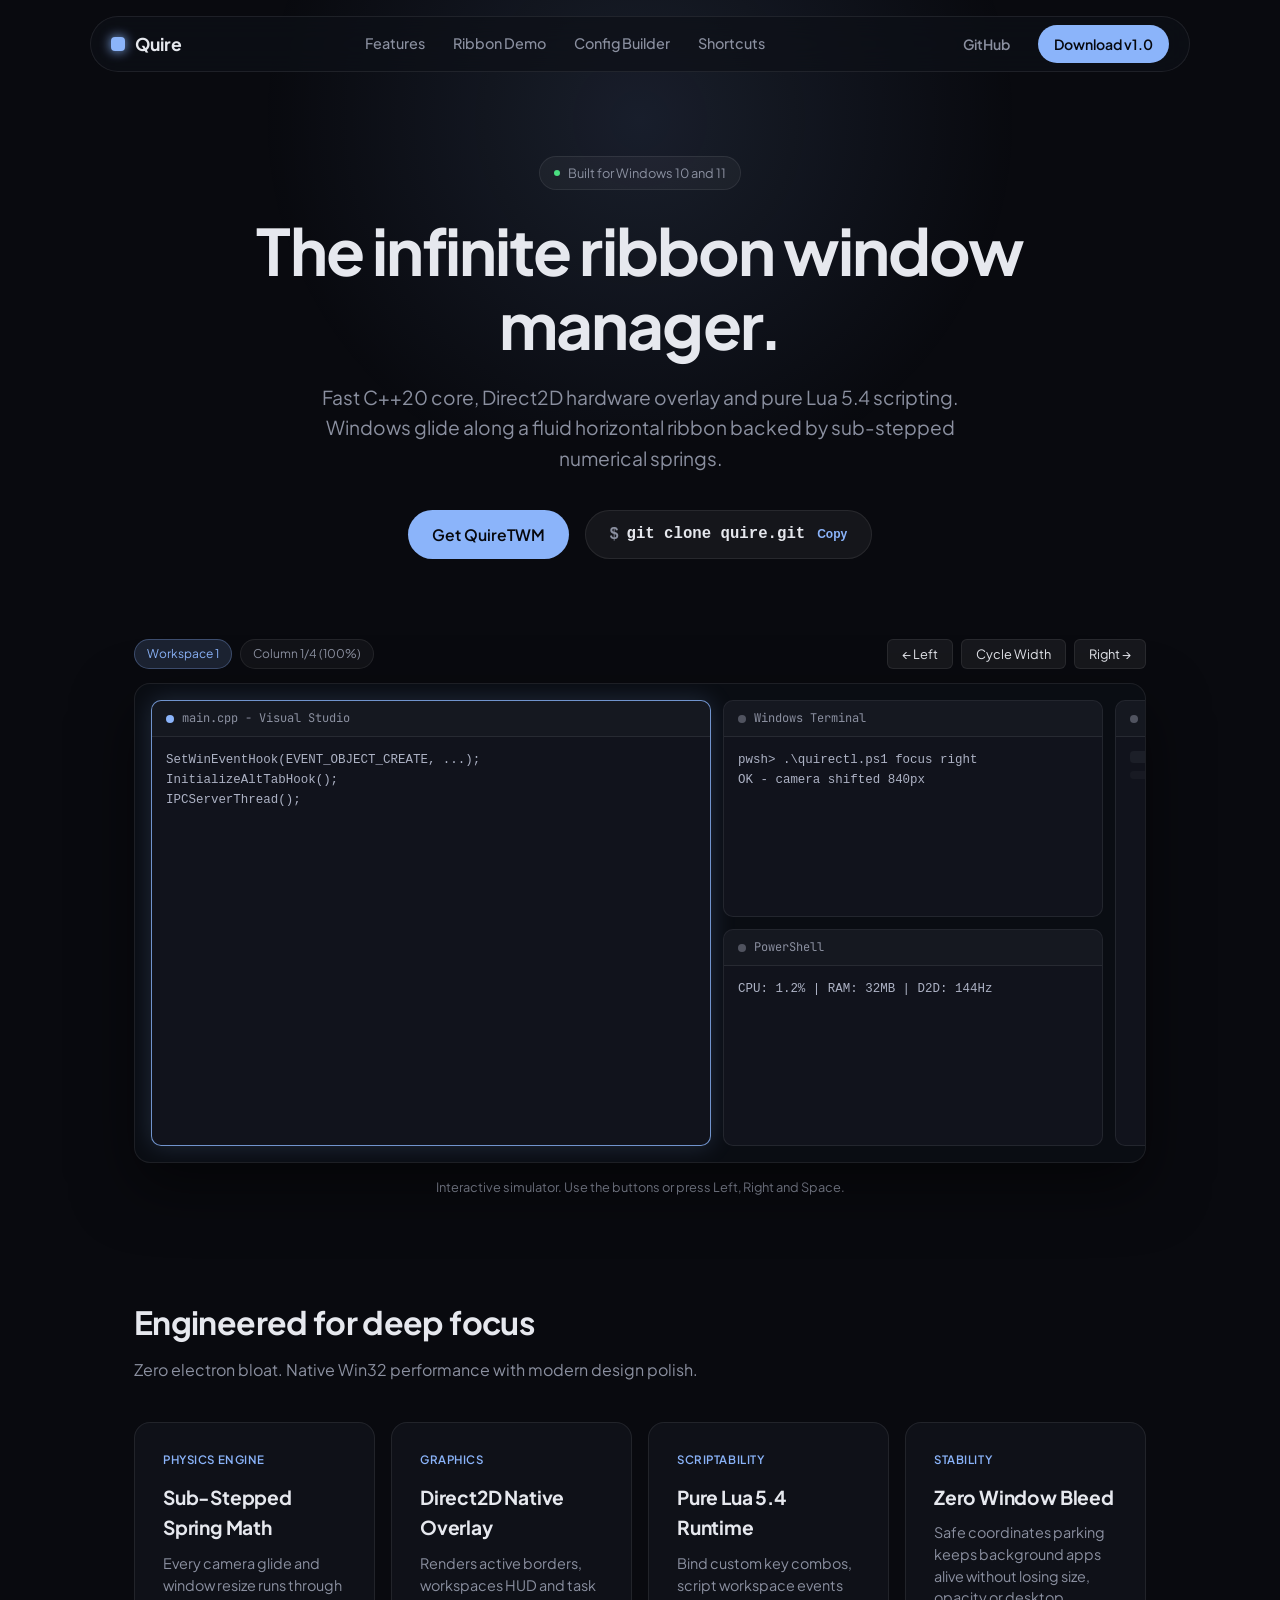
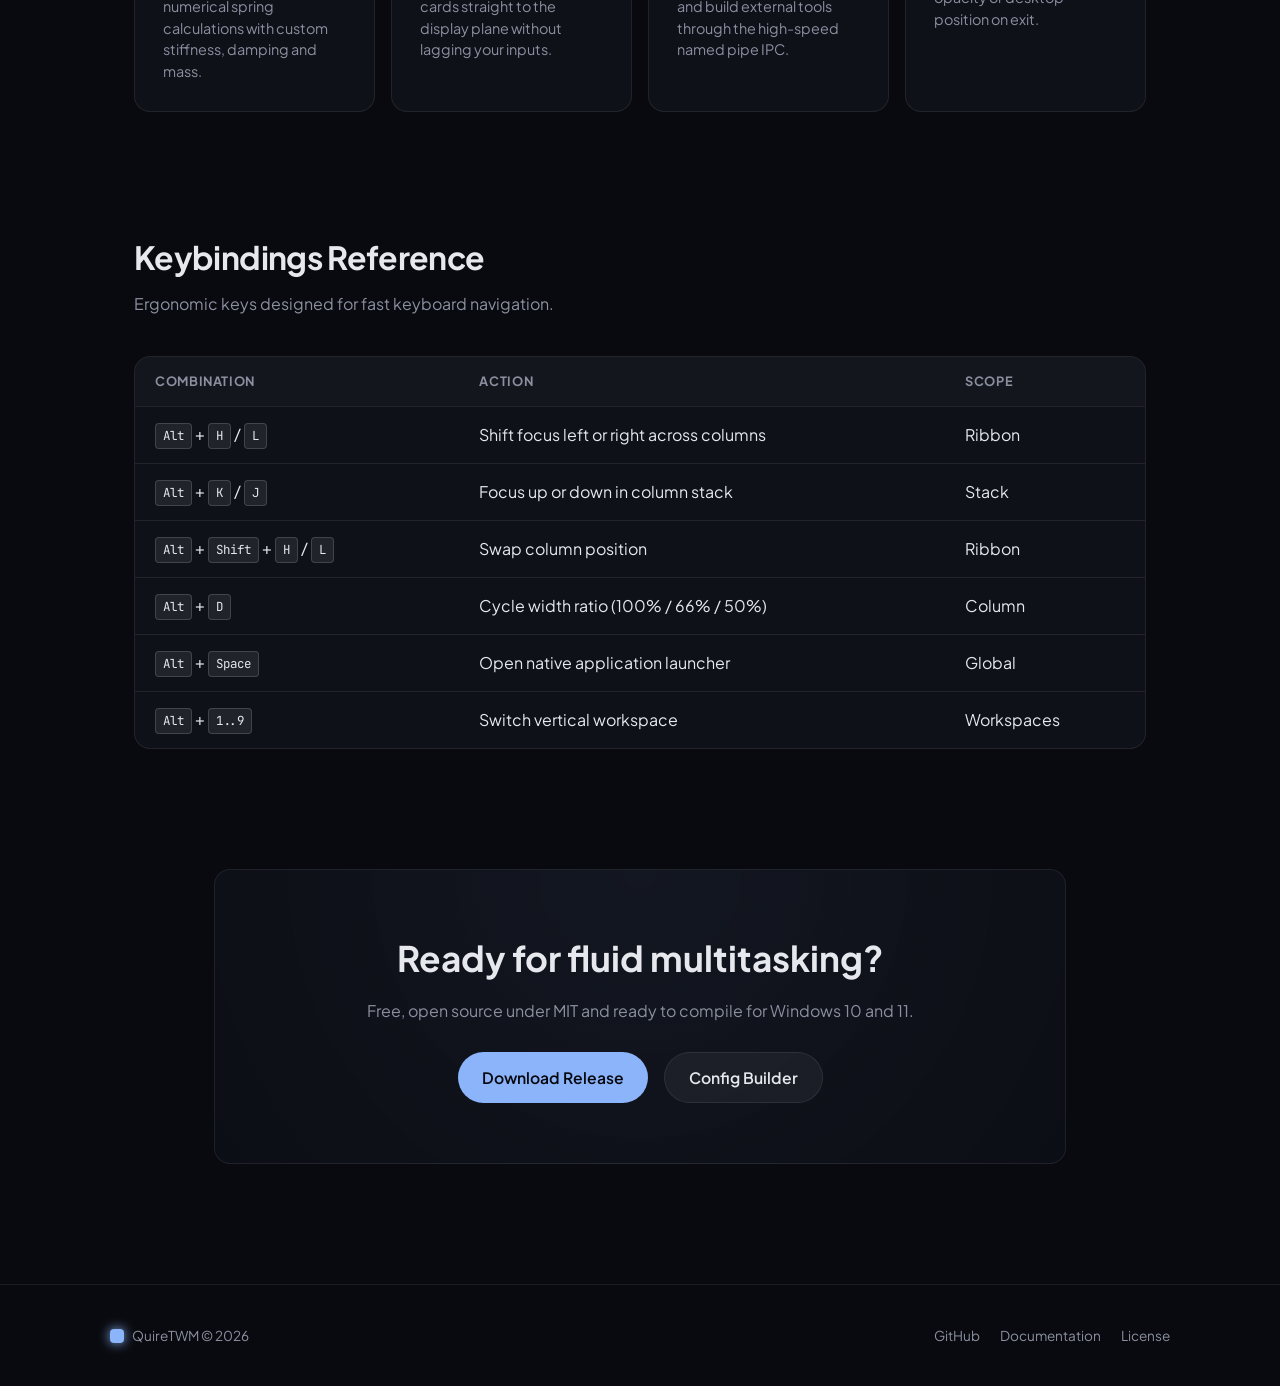
==== index.html @ 0a297c8f "Update download link to the latest setup executable" ====
<!DOCTYPE html>
<html lang="en">
<head>
  <meta charset="UTF-8">
  <meta name="viewport" content="width=device-width, initial-scale=1.0">
  <title>QuireTWM - Scrollable Tiling for Windows</title>
  <link rel="stylesheet" href="style.css">
  <link rel="preconnect" href="https://fonts.googleapis.com">
  <link rel="preconnect" href="https://fonts.gstatic.com" crossorigin>
  <link href="https://fonts.googleapis.com/css2?family=Plus+Jakarta+Sans:wght@400;500;600;700&family=JetBrains+Mono:wght@400;500&display=swap" rel="stylesheet">
</head>
<body>
  <div class="ambient-glow"></div>

  <header class="nav-wrapper">
    <nav class="nav-bar">
      <div class="logo">
        <span class="logo-mark"></span>
        <span class="logo-text">Quire</span>
      </div>
      <div class="nav-links">
        <a href="#features">Features</a>
        <a href="#demo">Ribbon Demo</a>
        <a href="page2.html">Config Builder</a>
        <a href="#shortcuts">Shortcuts</a>
      </div>
      <div class="nav-actions">
        <a href="https://github.com/ewasion137/QuireTWM" target="_blank" class="btn btn-ghost">GitHub</a>
        <a href="https://github.com/ewasion137/QuireTWM/releases/download/v0.1.0-beta/QuireTWM-Setup-v0.1.0.exe" class="btn btn-primary">Download v1.0</a>
      </div>
    </nav>
  </header>

  <main>
    <section class="hero">
      <div class="badge">
        <span class="badge-dot"></span>
        <span>Built for Windows 10 and 11</span>
      </div>
      <h1 class="hero-title">
        The infinite ribbon window manager.
      </h1>
      <p class="hero-desc">
        Fast C++20 core, Direct2D hardware overlay and pure Lua 5.4 scripting. Windows glide along a fluid horizontal ribbon backed by sub-stepped numerical springs.
      </p>
      <div class="hero-cta">
        <a href="#download" class="btn btn-primary btn-large">Get QuireTWM</a>
        <button class="btn btn-secondary btn-large copy-btn" data-copy="git clone https://github.com/ewasion137/QuireTWM.git">
          <span class="cmd-icon">$</span>
          <code>git clone quire.git</code>
          <span class="copy-status">Copy</span>
        </button>
      </div>
    </section>

    <section id="demo" class="demo-section">
      <div class="demo-header">
        <div class="demo-status">
          <span class="pill pill-active">Workspace 1</span>
          <span class="pill" id="viewport-stats">Column 2/4 (66%)</span>
        </div>
        <div class="demo-controls">
          <button class="sim-btn" id="btn-left">&larr; Left</button>
          <button class="sim-btn" id="btn-preset">Cycle Width</button>
          <button class="sim-btn" id="btn-right">Right &rarr;</button>
        </div>
      </div>

      <div class="viewport-stage" id="stage">
        <div class="ribbon-track" id="track">
          <div class="column col-large" data-col="1">
            <div class="win-card active">
              <div class="card-bar">
                <span class="win-dot"></span>
                <span class="card-title">main.cpp - Visual Studio</span>
              </div>
              <div class="card-body">
                <pre><code>SetWinEventHook(EVENT_OBJECT_CREATE, ...);
InitializeAltTabHook();
IPCServerThread();</code></pre>
              </div>
            </div>
          </div>

          <div class="column col-medium" data-col="2">
            <div class="win-card">
              <div class="card-bar">
                <span class="win-dot"></span>
                <span class="card-title">Windows Terminal</span>
              </div>
              <div class="card-body">
                <pre><code>pwsh> .\quirectl.ps1 focus right
OK - camera shifted 840px</code></pre>
              </div>
            </div>
            <div class="win-card">
              <div class="card-bar">
                <span class="win-dot"></span>
                <span class="card-title">PowerShell</span>
              </div>
              <div class="card-body">
                <pre><code>CPU: 1.2% | RAM: 32MB | D2D: 144Hz</code></pre>
              </div>
            </div>
          </div>

          <div class="column col-medium" data-col="3">
            <div class="win-card">
              <div class="card-bar">
                <span class="win-dot"></span>
                <span class="card-title">Discord</span>
              </div>
              <div class="card-body">
                <div class="skeleton-block"></div>
                <div class="skeleton-line"></div>
              </div>
            </div>
          </div>

          <div class="column col-large" data-col="4">
            <div class="win-card">
              <div class="card-bar">
                <span class="win-dot"></span>
                <span class="card-title">Edge DevTools</span>
              </div>
              <div class="card-body">
                <div class="skeleton-grid"></div>
              </div>
            </div>
          </div>
        </div>
      </div>
      <p class="demo-tip">Interactive simulator. Use the buttons or press Left, Right and Space.</p>
    </section>

    <section id="features" class="features-section">
      <div class="section-heading">
        <h2>Engineered for deep focus</h2>
        <p>Zero electron bloat. Native Win32 performance with modern design polish.</p>
      </div>

      <div class="bento-grid">
        <div class="bento-card spotlight-card">
          <div class="card-content">
            <div class="bento-tag">Physics Engine</div>
            <h3>Sub-Stepped Spring Math</h3>
            <p>Every camera glide and window resize runs through numerical spring calculations with custom stiffness, damping and mass.</p>
          </div>
        </div>

        <div class="bento-card spotlight-card">
          <div class="card-content">
            <div class="bento-tag">Graphics</div>
            <h3>Direct2D Native Overlay</h3>
            <p>Renders active borders, workspaces HUD and task cards straight to the display plane without lagging your inputs.</p>
          </div>
        </div>

        <div class="bento-card spotlight-card">
          <div class="card-content">
            <div class="bento-tag">Scriptability</div>
            <h3>Pure Lua 5.4 Runtime</h3>
            <p>Bind custom key combos, script workspace events and build external tools through the high-speed named pipe IPC.</p>
          </div>
        </div>

        <div class="bento-card spotlight-card">
          <div class="card-content">
            <div class="bento-tag">Stability</div>
            <h3>Zero Window Bleed</h3>
            <p>Safe coordinates parking keeps background apps alive without losing size, opacity or desktop position on exit.</p>
          </div>
        </div>
      </div>
    </section>

    <section id="shortcuts" class="shortcuts-section">
      <div class="section-heading">
        <h2>Keybindings Reference</h2>
        <p>Ergonomic keys designed for fast keyboard navigation.</p>
      </div>

      <div class="table-wrap">
        <table class="keys-table">
          <thead>
            <tr>
              <th>Combination</th>
              <th>Action</th>
              <th>Scope</th>
            </tr>
          </thead>
          <tbody>
            <tr>
              <td><kbd>Alt</kbd> + <kbd>H</kbd> / <kbd>L</kbd></td>
              <td>Shift focus left or right across columns</td>
              <td>Ribbon</td>
            </tr>
            <tr>
              <td><kbd>Alt</kbd> + <kbd>K</kbd> / <kbd>J</kbd></td>
              <td>Focus up or down in column stack</td>
              <td>Stack</td>
            </tr>
            <tr>
              <td><kbd>Alt</kbd> + <kbd>Shift</kbd> + <kbd>H</kbd> / <kbd>L</kbd></td>
              <td>Swap column position</td>
              <td>Ribbon</td>
            </tr>
            <tr>
              <td><kbd>Alt</kbd> + <kbd>D</kbd></td>
              <td>Cycle width ratio (100% / 66% / 50%)</td>
              <td>Column</td>
            </tr>
            <tr>
              <td><kbd>Alt</kbd> + <kbd>Space</kbd></td>
              <td>Open native application launcher</td>
              <td>Global</td>
            </tr>
            <tr>
              <td><kbd>Alt</kbd> + <kbd>1..9</kbd></td>
              <td>Switch vertical workspace</td>
              <td>Workspaces</td>
            </tr>
          </tbody>
        </table>
      </div>
    </section>

    <section id="download" class="download-section">
      <div class="download-card spotlight-card">
        <h2>Ready for fluid multitasking?</h2>
        <p>Free, open source under MIT and ready to compile for Windows 10 and 11.</p>
        <div class="download-buttons">
          <a href="https://github.com/ewasion137/QuireTWM/releases" class="btn btn-primary btn-large">Download Release</a>
          <a href="page2.html" class="btn btn-secondary btn-large">Config Builder</a>
        </div>
      </div>
    </section>
  </main>

  <footer class="footer">
    <div class="footer-body">
      <div class="footer-brand">
        <span class="logo-mark"></span>
        <span>QuireTWM &copy; 2026</span>
      </div>
      <div class="footer-links">
        <a href="https://github.com/ewasion137/QuireTWM">GitHub</a>
        <a href="page2.html">Documentation</a>
        <a href="#">License</a>
      </div>
    </div>
  </footer>

  <script src="web.js"></script>
</body>
</html>
---- style.css ----
:root {
  --bg: #090a0f;
  --bg-card: rgba(18, 20, 29, 0.75);
  --bg-card-hover: rgba(26, 29, 43, 0.85);
  --border: rgba(255, 255, 255, 0.08);
  --border-focus: rgba(138, 180, 250, 0.8);
  --accent: #8bb4fa;
  --accent-dim: rgba(139, 180, 250, 0.15);
  --text: #e6e8ee;
  --text-muted: #8b90a0;
  --radius-lg: 16px;
  --radius-md: 10px;
  --radius-sm: 6px;
  --font-sans: 'Plus Jakarta Sans', -apple-system, BlinkMacSystemFont, sans-serif;
  --font-mono: 'JetBrains Mono', monospace;
}

* {
  box-sizing: border-box;
  margin: 0;
  padding: 0;
}

html {
  scroll-behavior: smooth;
  background-color: var(--bg);
  color: var(--text);
  font-family: var(--font-sans);
  font-size: 16px;
  line-height: 1.6;
}

body {
  position: relative;
  min-height: 100vh;
  overflow-x: hidden;
}

.ambient-glow {
  position: fixed;
  top: -20vh;
  left: 50%;
  transform: translateX(-50%);
  width: 900px;
  height: 600px;
  background: radial-gradient(circle, rgba(139, 180, 250, 0.12) 0%, rgba(9, 10, 15, 0) 70%);
  z-index: -1;
  pointer-events: none;
}

.nav-wrapper {
  position: sticky;
  top: 16px;
  z-index: 100;
  display: flex;
  justify-content: center;
  padding: 0 24px;
}

.nav-bar {
  display: flex;
  align-items: center;
  justify-content: space-between;
  width: 100%;
  max-width: 1100px;
  height: 56px;
  padding: 0 20px;
  background: rgba(14, 16, 24, 0.7);
  backdrop-filter: blur(16px);
  -webkit-backdrop-filter: blur(16px);
  border: 1px solid var(--border);
  border-radius: 9999px;
}

.logo {
  display: flex;
  align-items: center;
  gap: 10px;
  font-weight: 700;
  font-size: 1.1rem;
}

.logo-mark {
  width: 14px;
  height: 14px;
  border-radius: 4px;
  background: var(--accent);
  box-shadow: 0 0 12px var(--accent);
}

.nav-links {
  display: flex;
  gap: 28px;
}

.nav-links a {
  color: var(--text-muted);
  text-decoration: none;
  font-size: 0.9rem;
  font-weight: 500;
  transition: color 0.15s ease;
}

.nav-links a:hover {
  color: var(--text);
}

.nav-actions {
  display: flex;
  align-items: center;
  gap: 12px;
}

.btn {
  display: inline-flex;
  align-items: center;
  gap: 8px;
  padding: 8px 16px;
  font-size: 0.88rem;
  font-weight: 600;
  border-radius: 9999px;
  text-decoration: none;
  cursor: pointer;
  border: none;
  transition: all 0.2s cubic-bezier(0.16, 1, 0.3, 1);
}

.btn-primary {
  background: var(--accent);
  color: #06080d;
}

.btn-primary:hover {
  opacity: 0.92;
  box-shadow: 0 0 20px rgba(139, 180, 250, 0.4);
}

.btn-secondary {
  background: rgba(255, 255, 255, 0.05);
  color: var(--text);
  border: 1px solid var(--border);
}

.btn-secondary:hover {
  background: rgba(255, 255, 255, 0.09);
  border-color: rgba(255, 255, 255, 0.2);
}

.btn-ghost {
  background: transparent;
  color: var(--text-muted);
}

.btn-ghost:hover {
  color: var(--text);
}

.btn-large {
  padding: 12px 24px;
  font-size: 0.98rem;
}

.hero {
  display: flex;
  flex-direction: column;
  align-items: center;
  text-align: center;
  padding: 100px 24px 60px;
  max-width: 860px;
  margin: 0 auto;
}

.badge {
  display: inline-flex;
  align-items: center;
  gap: 8px;
  padding: 6px 14px;
  border-radius: 9999px;
  background: rgba(255, 255, 255, 0.04);
  border: 1px solid var(--border);
  font-size: 0.8rem;
  color: var(--text-muted);
  margin-bottom: 24px;
}

.badge-dot {
  width: 6px;
  height: 6px;
  border-radius: 50%;
  background: #4ade80;
}

.hero-title {
  font-size: clamp(2.4rem, 5vw, 4.2rem);
  font-weight: 700;
  line-height: 1.15;
  letter-spacing: -0.03em;
  margin-bottom: 20px;
}

.hero-desc {
  font-size: clamp(1rem, 2vw, 1.2rem);
  color: var(--text-muted);
  max-width: 640px;
  margin-bottom: 36px;
}

.hero-cta {
  display: flex;
  gap: 16px;
  flex-wrap: wrap;
  justify-content: center;
}

.cmd-icon {
  color: var(--text-muted);
}

.copy-status {
  font-size: 0.75rem;
  color: var(--accent);
  margin-left: 4px;
}

.demo-section {
  max-width: 1060px;
  margin: 20px auto 100px;
  padding: 0 24px;
}

.demo-header {
  display: flex;
  justify-content: space-between;
  align-items: center;
  margin-bottom: 14px;
}

.demo-status {
  display: flex;
  gap: 8px;
}

.pill {
  padding: 4px 12px;
  background: rgba(255, 255, 255, 0.04);
  border: 1px solid var(--border);
  border-radius: 9999px;
  font-size: 0.75rem;
  color: var(--text-muted);
}

.pill-active {
  color: var(--accent);
  background: var(--accent-dim);
  border-color: rgba(139, 180, 250, 0.3);
}

.demo-controls {
  display: flex;
  gap: 8px;
}

.sim-btn {
  background: rgba(255, 255, 255, 0.06);
  border: 1px solid var(--border);
  color: var(--text);
  padding: 6px 14px;
  border-radius: var(--radius-sm);
  font-size: 0.8rem;
  font-family: var(--font-sans);
  cursor: pointer;
  transition: all 0.15s ease;
}

.sim-btn:hover {
  background: rgba(255, 255, 255, 0.12);
  border-color: rgba(255, 255, 255, 0.2);
}

.viewport-stage {
  position: relative;
  width: 100%;
  height: 480px;
  background: rgba(12, 14, 20, 0.8);
  border: 1px solid var(--border);
  border-radius: var(--radius-lg);
  overflow: hidden;
  box-shadow: 0 24px 60px rgba(0, 0, 0, 0.5);
}

.ribbon-track {
  display: flex;
  height: 100%;
  padding: 16px;
  gap: 12px;
  position: absolute;
  top: 0;
  left: 0;
  will-change: transform;
}

.column {
  display: flex;
  flex-direction: column;
  gap: 12px;
  height: 100%;
  transition: width 0.3s cubic-bezier(0.16, 1, 0.3, 1);
}

.col-large { width: 560px; }
.col-medium { width: 380px; }
.col-half { width: 320px; }

.win-card {
  flex: 1;
  background: rgba(18, 21, 31, 0.9);
  border: 1px solid var(--border);
  border-radius: var(--radius-md);
  display: flex;
  flex-direction: column;
  overflow: hidden;
  position: relative;
  transition: border-color 0.2s ease, box-shadow 0.2s ease;
}

.win-card.active {
  border-color: var(--border-focus);
  box-shadow: 0 0 24px rgba(139, 180, 250, 0.18);
}

.card-bar {
  display: flex;
  align-items: center;
  gap: 8px;
  padding: 8px 14px;
  background: rgba(255, 255, 255, 0.02);
  border-bottom: 1px solid var(--border);
}

.win-dot {
  width: 8px;
  height: 8px;
  border-radius: 50%;
  background: var(--text-muted);
  opacity: 0.5;
}

.win-card.active .win-dot {
  background: var(--accent);
  opacity: 1;
}

.card-title {
  font-size: 0.75rem;
  color: var(--text-muted);
  font-family: var(--font-mono);
}

.card-body {
  padding: 14px;
  font-family: var(--font-mono);
  font-size: 0.78rem;
  color: #adb2c4;
  overflow: hidden;
  flex: 1;
}

.skeleton-block {
  width: 70%;
  height: 12px;
  background: rgba(255, 255, 255, 0.05);
  border-radius: 4px;
  margin-bottom: 8px;
}

.skeleton-line {
  width: 45%;
  height: 8px;
  background: rgba(255, 255, 255, 0.03);
  border-radius: 4px;
}

.skeleton-grid {
  display: grid;
  grid-template-columns: repeat(3, 1fr);
  gap: 8px;
  height: 100%;
  opacity: 0.15;
  background: repeating-linear-gradient(45deg, #fff 0, #fff 2px, transparent 0, transparent 8px);
}

.demo-tip {
  text-align: center;
  font-size: 0.8rem;
  color: var(--text-muted);
  margin-top: 14px;
}

.features-section,
.shortcuts-section {
  max-width: 1060px;
  margin: 0 auto 120px;
  padding: 0 24px;
}

.section-heading {
  margin-bottom: 40px;
}

.section-heading h2 {
  font-size: 2rem;
  letter-spacing: -0.02em;
  margin-bottom: 8px;
}

.section-heading p {
  color: var(--text-muted);
}

.bento-grid {
  display: grid;
  grid-template-columns: repeat(auto-fit, minmax(240px, 1fr));
  gap: 16px;
}

.bento-card {
  position: relative;
  background: var(--bg-card);
  border: 1px solid var(--border);
  border-radius: var(--radius-lg);
  padding: 28px;
  overflow: hidden;
  transition: transform 0.2s cubic-bezier(0.16, 1, 0.3, 1);
}

.bento-card:hover {
  transform: translateY(-2px);
}

.bento-tag {
  font-size: 0.72rem;
  font-weight: 600;
  text-transform: uppercase;
  color: var(--accent);
  letter-spacing: 0.05em;
  margin-bottom: 12px;
}

.bento-card h3 {
  font-size: 1.2rem;
  margin-bottom: 10px;
  letter-spacing: -0.01em;
}

.bento-card p {
  font-size: 0.9rem;
  color: var(--text-muted);
  line-height: 1.5;
}

.config-section {
  max-width: 900px;
  margin: 0 auto 120px;
  padding: 0 24px;
}

.config-container {
  background: #0d0f17;
  border: 1px solid var(--border);
  border-radius: var(--radius-lg);
  overflow: hidden;
}

.config-bar {
  display: flex;
  align-items: center;
  justify-content: space-between;
  padding: 12px 18px;
  background: rgba(255, 255, 255, 0.02);
  border-bottom: 1px solid var(--border);
}

.config-dots {
  display: flex;
  gap: 6px;
}

.config-dots span {
  width: 10px;
  height: 10px;
  border-radius: 50%;
  background: rgba(255, 255, 255, 0.15);
}

.config-filename {
  font-family: var(--font-mono);
  font-size: 0.8rem;
  color: var(--text-muted);
}

.config-copy {
  background: rgba(255, 255, 255, 0.05);
  border: 1px solid var(--border);
  color: var(--text);
  font-size: 0.75rem;
  padding: 4px 10px;
  border-radius: var(--radius-sm);
  cursor: pointer;
}

.config-code {
  padding: 24px;
  font-family: var(--font-mono);
  font-size: 0.84rem;
  line-height: 1.6;
  overflow-x: auto;
}

.tok-comment { color: #626880; }
.tok-num { color: #f5a97f; }
.tok-str { color: #a6da95; }
.tok-kw { color: #c6a0f6; }

.table-wrap {
  background: var(--bg-card);
  border: 1px solid var(--border);
  border-radius: var(--radius-lg);
  overflow: hidden;
}

.keys-table {
  width: 100%;
  border-collapse: collapse;
  text-align: left;
}

.keys-table th,
.keys-table td {
  padding: 14px 20px;
  border-bottom: 1px solid var(--border);
}

.keys-table th {
  font-size: 0.8rem;
  text-transform: uppercase;
  letter-spacing: 0.05em;
  color: var(--text-muted);
  background: rgba(255, 255, 255, 0.02);
}

.keys-table tr:last-child td {
  border-bottom: none;
}

kbd {
  display: inline-block;
  padding: 2px 7px;
  background: rgba(255, 255, 255, 0.08);
  border: 1px solid rgba(255, 255, 255, 0.15);
  border-radius: 4px;
  font-family: var(--font-mono);
  font-size: 0.78rem;
  color: var(--text);
}

.download-section {
  max-width: 900px;
  margin: 0 auto 120px;
  padding: 0 24px;
}

.download-card {
  text-align: center;
  padding: 60px 24px;
  background: radial-gradient(circle at top, rgba(139, 180, 250, 0.08) 0%, rgba(14, 16, 24, 0.7) 100%);
  border: 1px solid var(--border);
  border-radius: var(--radius-lg);
}

.download-card h2 {
  font-size: 2.2rem;
  margin-bottom: 12px;
}

.download-card p {
  color: var(--text-muted);
  margin-bottom: 28px;
}

.download-buttons {
  display: flex;
  gap: 16px;
  justify-content: center;
  flex-wrap: wrap;
}

.footer {
  border-top: 1px solid var(--border);
  padding: 40px 24px;
}

.footer-body {
  max-width: 1060px;
  margin: 0 auto;
  display: flex;
  justify-content: space-between;
  align-items: center;
  font-size: 0.85rem;
  color: var(--text-muted);
}

.footer-brand {
  display: flex;
  align-items: center;
  gap: 8px;
}

.footer-links {
  display: flex;
  gap: 20px;
}

.footer-links a {
  color: var(--text-muted);
  text-decoration: none;
}

.footer-links a:hover {
  color: var(--text);
}

@media (max-width: 768px) {
  .nav-links { display: none; }
  .col-large { width: 340px; }
  .col-medium { width: 280px; }
}
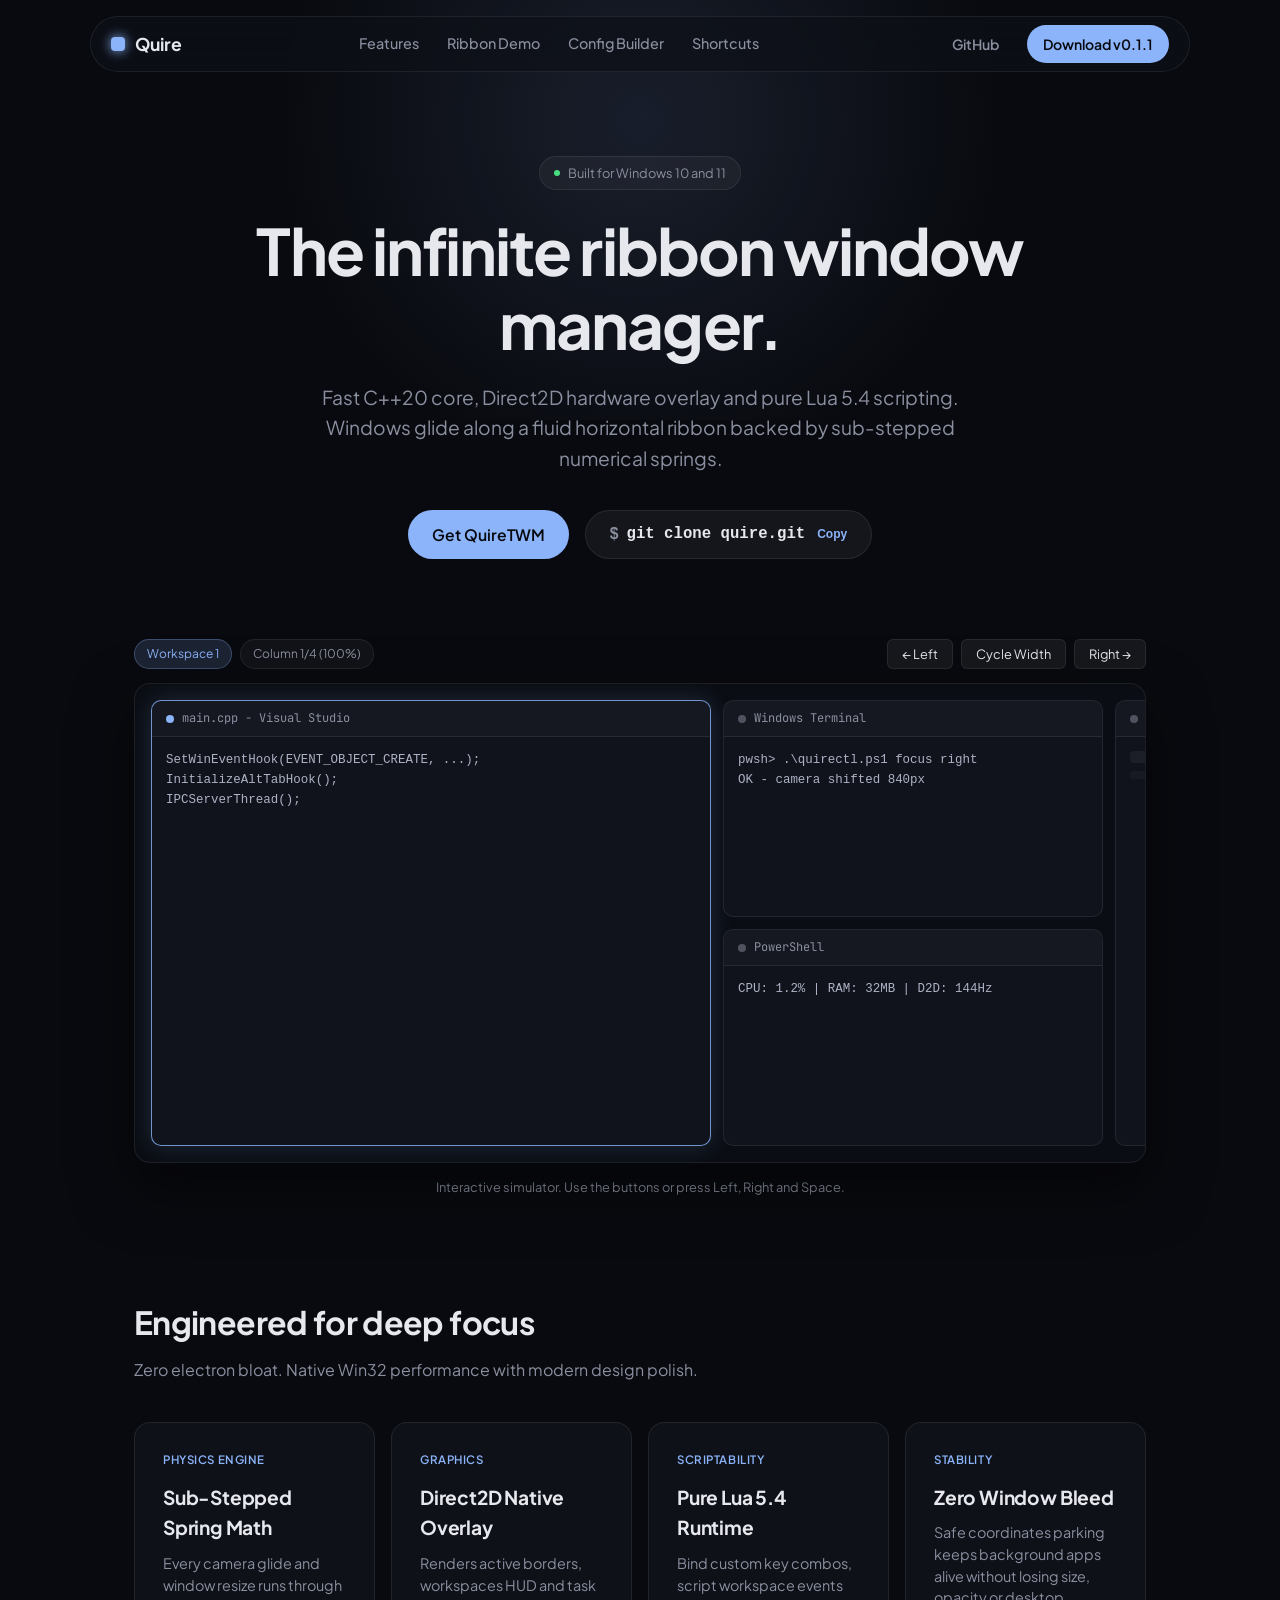
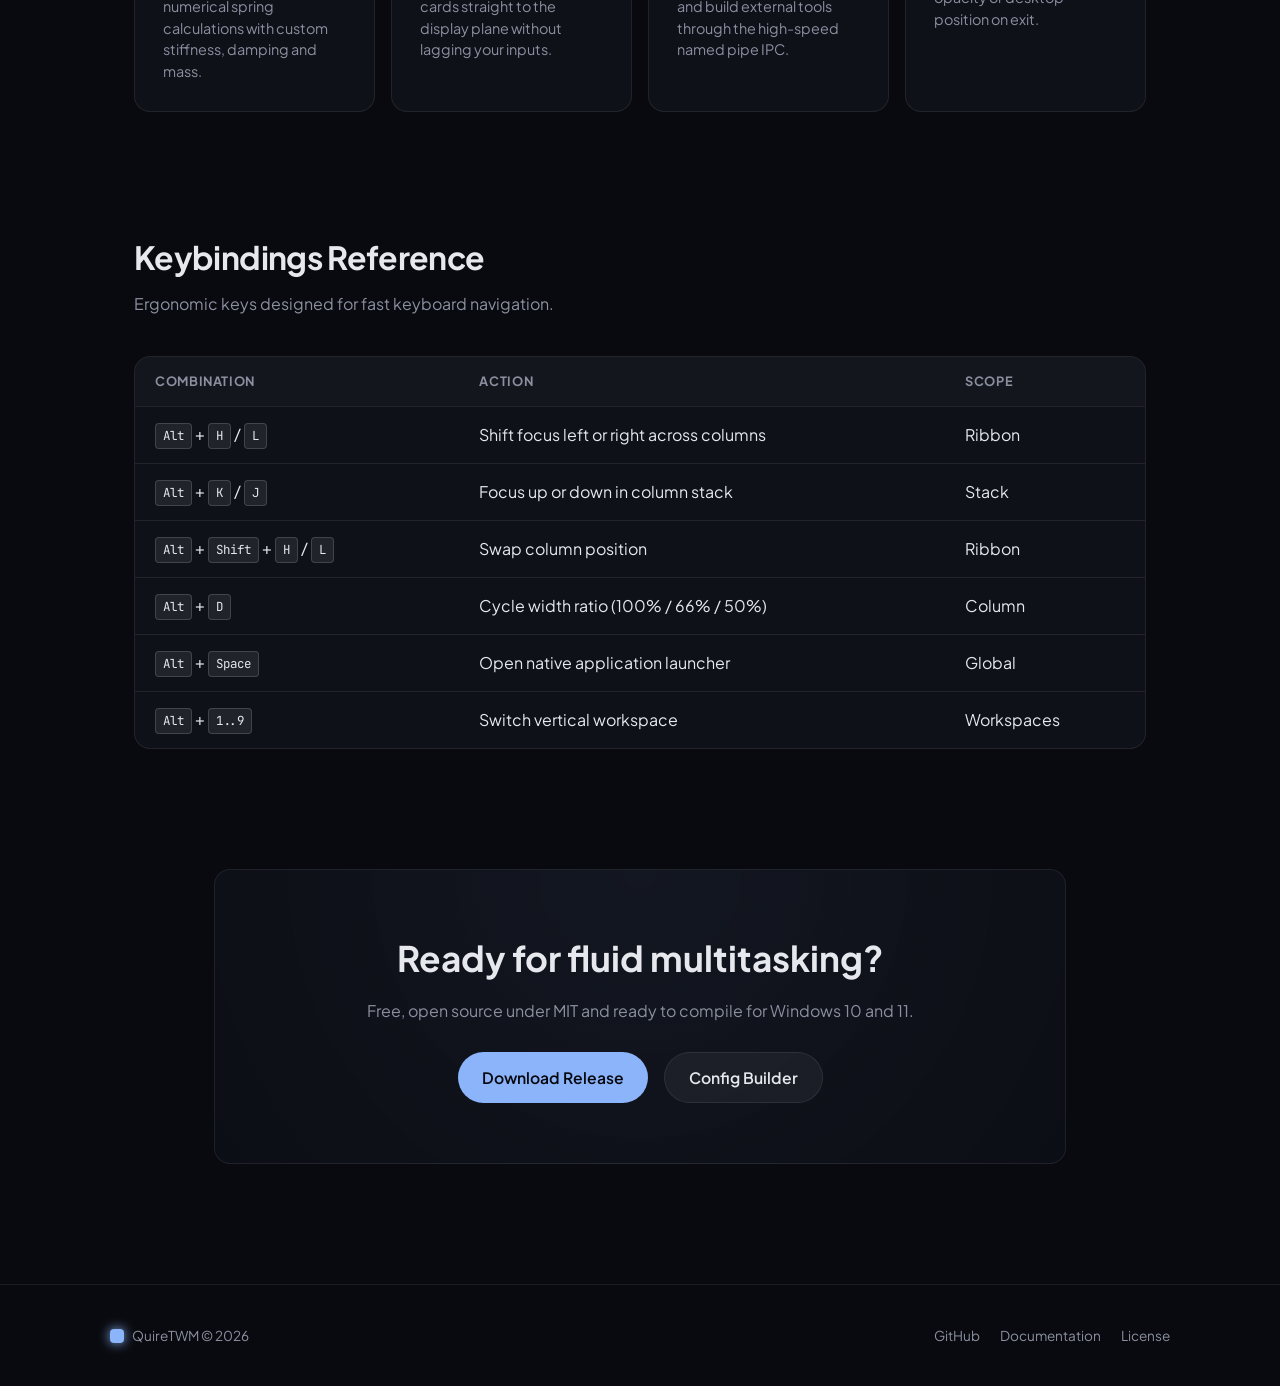
==== commit 279f6f28: "Update download link to version 0.1.1" ====
--- a/index.html
+++ b/index.html
@@ -26,7 +26,7 @@
       </div>
       <div class="nav-actions">
         <a href="https://github.com/ewasion137/QuireTWM" target="_blank" class="btn btn-ghost">GitHub</a>
-        <a href="https://github.com/ewasion137/QuireTWM/releases/download/v0.1.0-beta/QuireTWM-Setup-v0.1.0.exe" class="btn btn-primary">Download v1.0</a>
+        <a href="https://github.com/ewasion137/QuireTWM/releases/download/v0.1.0-beta/QuireTWM-Setup-v0.1.1.exe" class="btn btn-primary">Download v0.1.1</a>
       </div>
     </nav>
   </header>
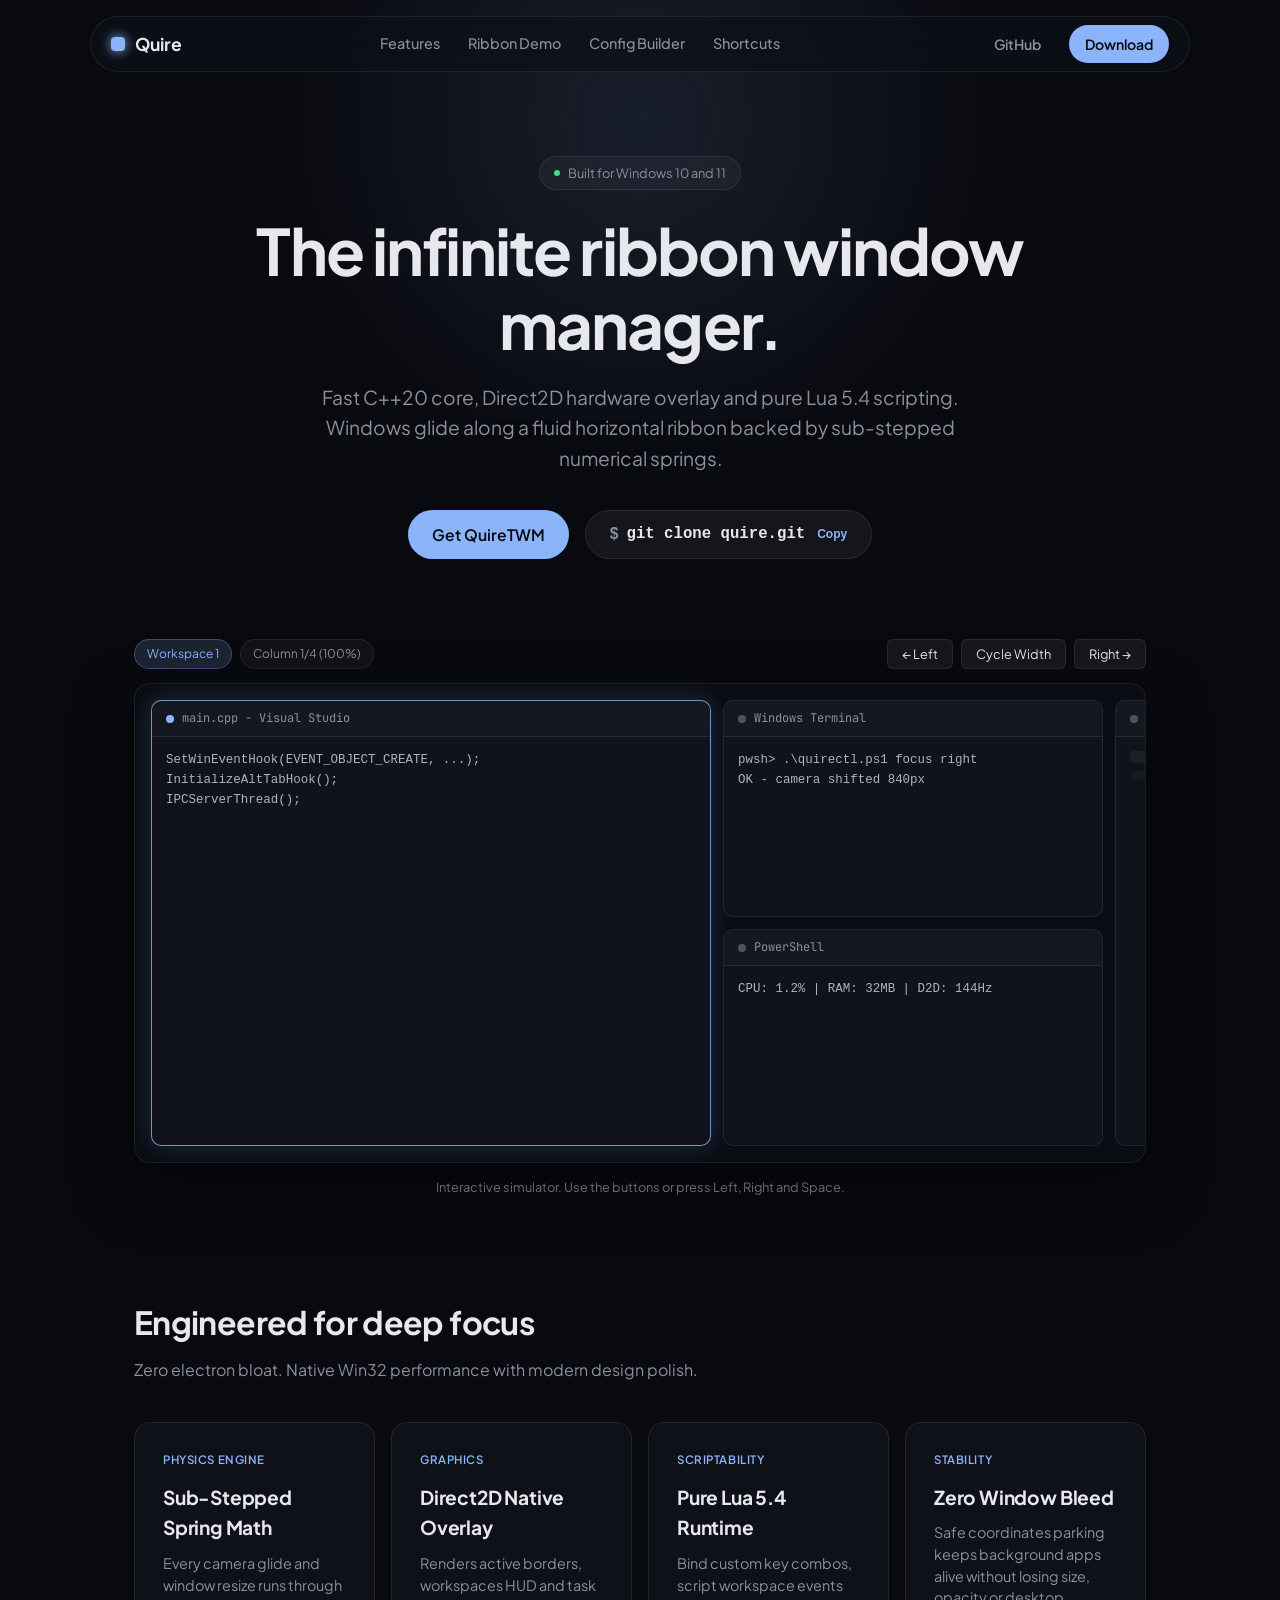
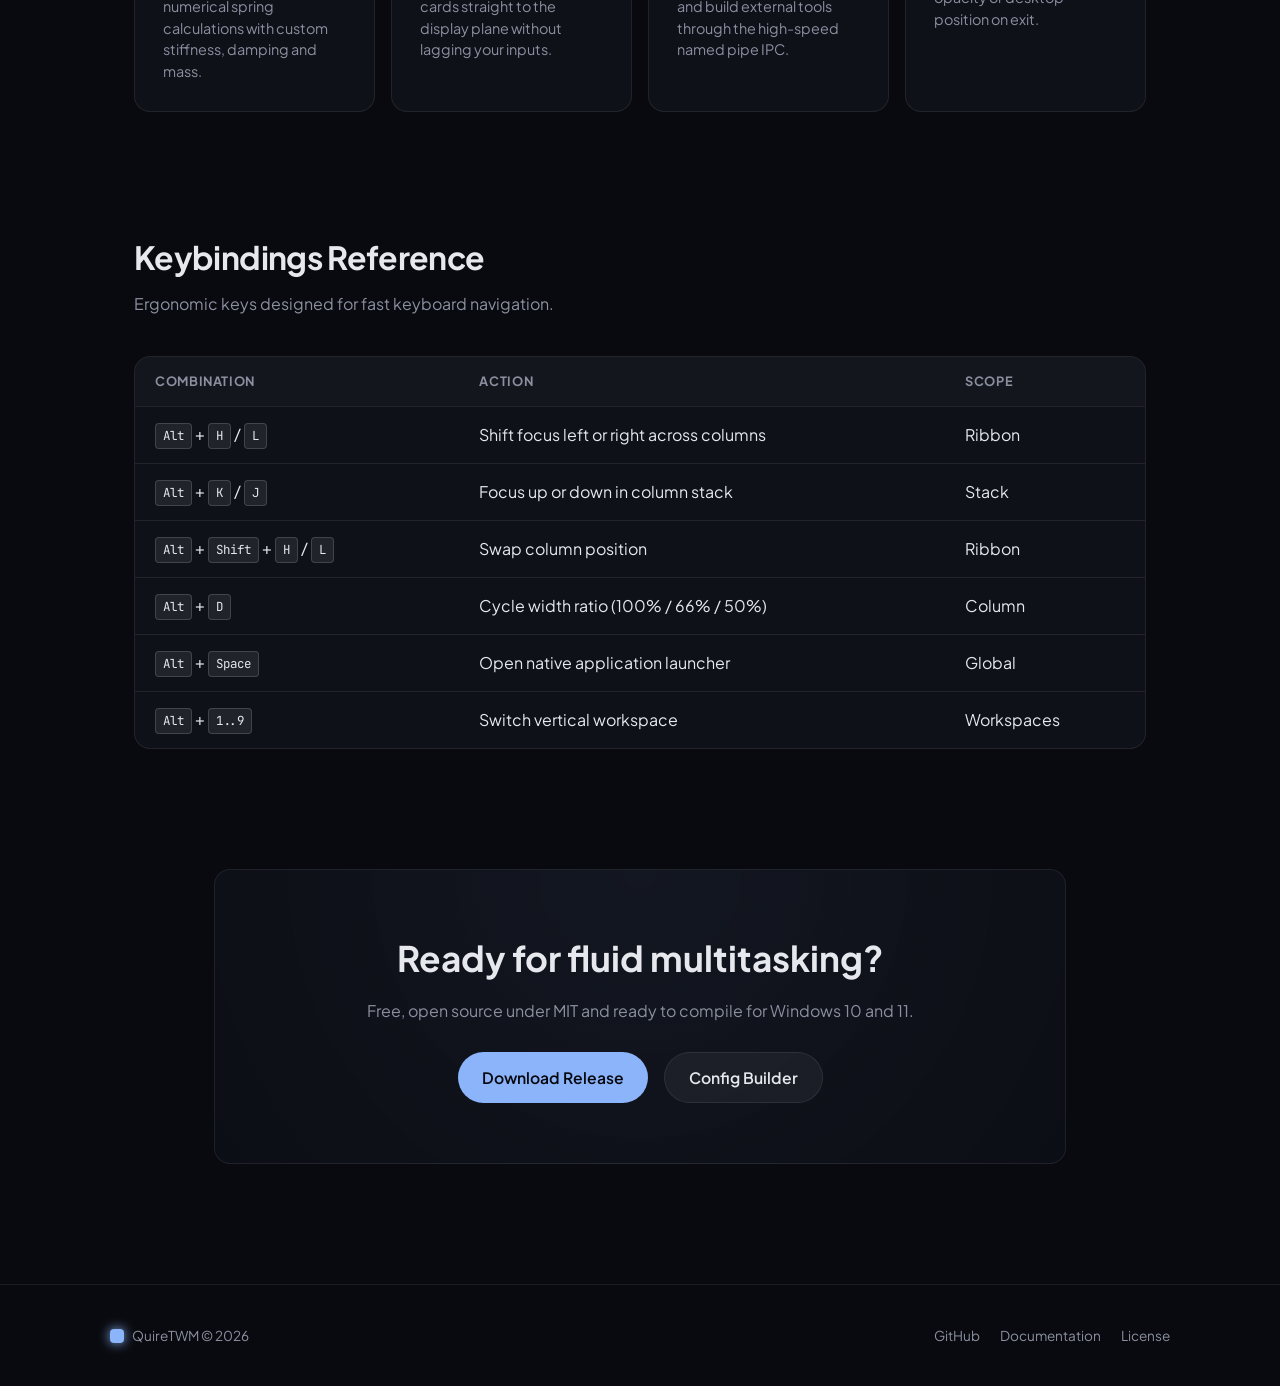
==== commit 55999329: "Update download link to latest releases page" ====
--- a/index.html
+++ b/index.html
@@ -26,7 +26,7 @@
       </div>
       <div class="nav-actions">
         <a href="https://github.com/ewasion137/QuireTWM" target="_blank" class="btn btn-ghost">GitHub</a>
-        <a href="https://github.com/ewasion137/QuireTWM/releases/download/v0.1.0-beta/QuireTWM-Setup-v0.1.1.exe" class="btn btn-primary">Download v0.1.1</a>
+        <a href="https://github.com/ewasion137/QuireTWM/releases/" class="btn btn-primary">Download</a>
       </div>
     </nav>
   </header>
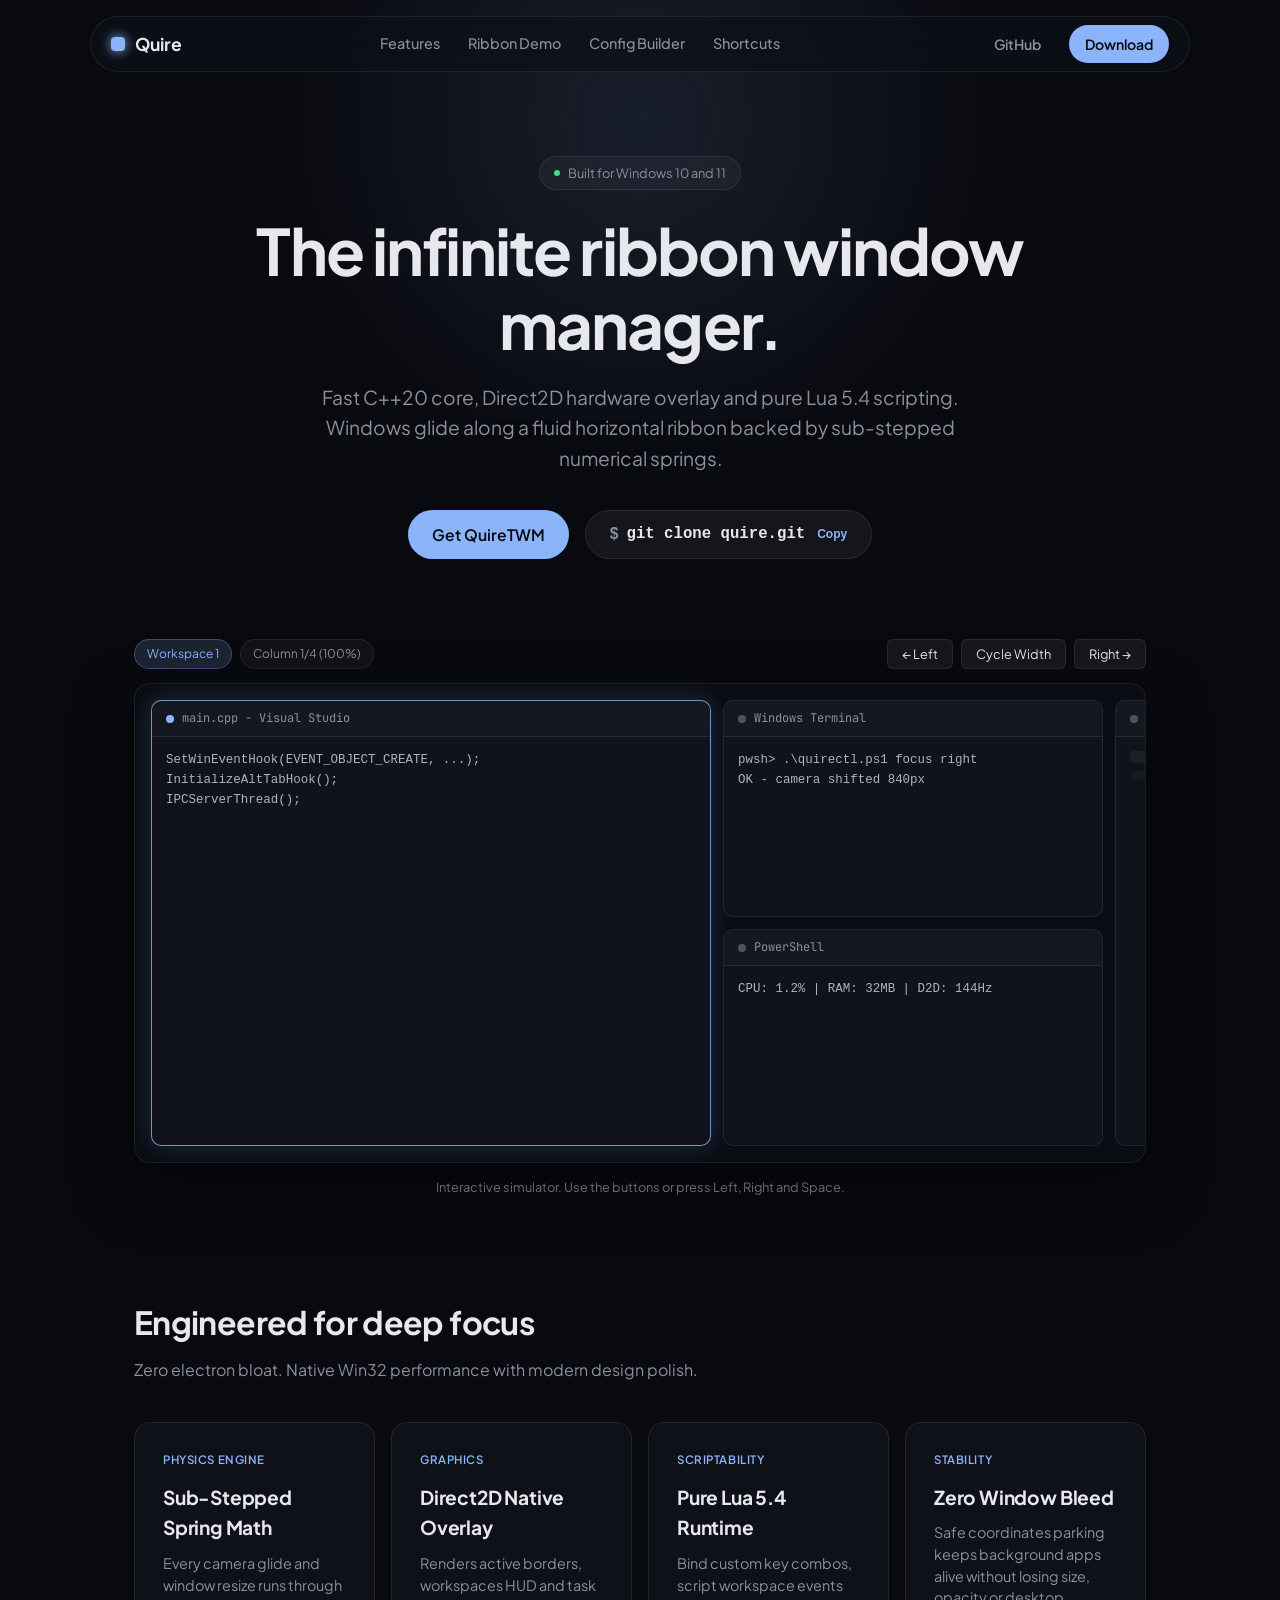
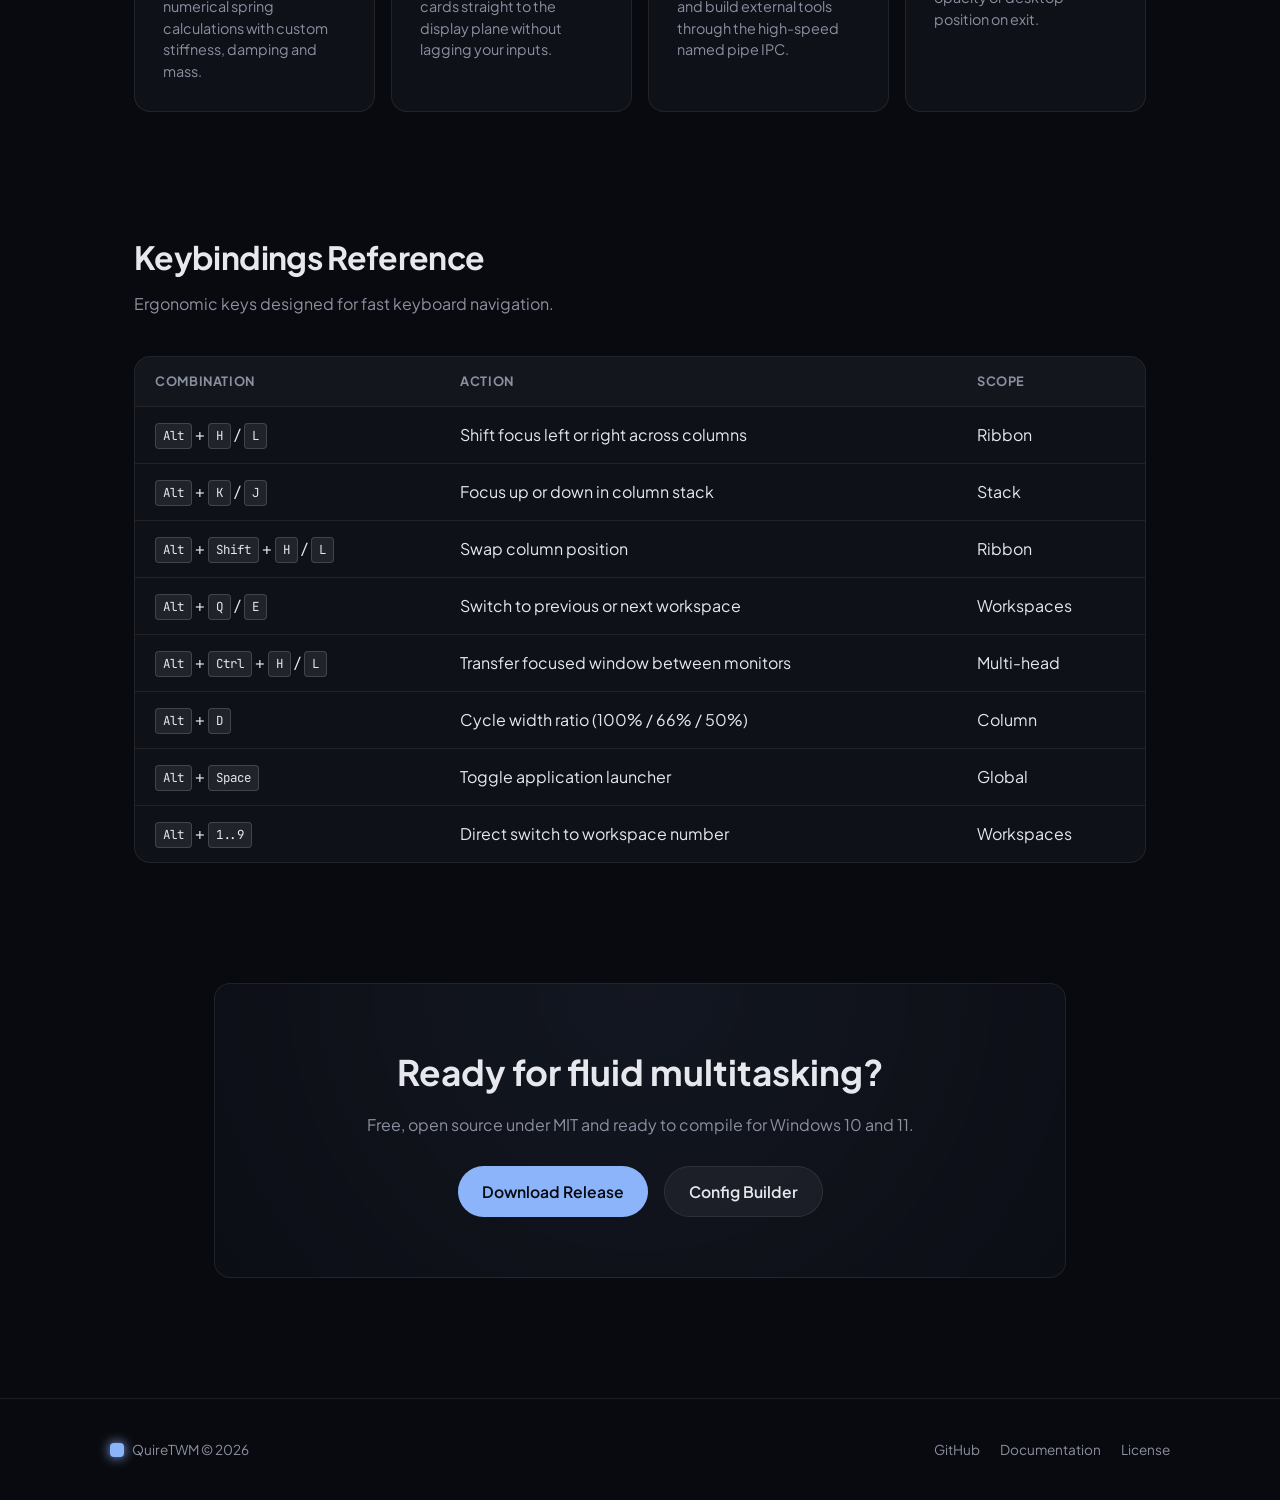
==== commit ca5717c0: "Update keyboard shortcuts and descriptions in index.html" ====
--- a/index.html
+++ b/index.html
@@ -189,7 +189,7 @@
               <th>Scope</th>
             </tr>
           </thead>
-          <tbody>
+        <tbody>
             <tr>
               <td><kbd>Alt</kbd> + <kbd>H</kbd> / <kbd>L</kbd></td>
               <td>Shift focus left or right across columns</td>
@@ -206,18 +206,28 @@
               <td>Ribbon</td>
             </tr>
             <tr>
+              <td><kbd>Alt</kbd> + <kbd>Q</kbd> / <kbd>E</kbd></td>
+              <td>Switch to previous or next workspace</td>
+              <td>Workspaces</td>
+            </tr>
+            <tr>
+              <td><kbd>Alt</kbd> + <kbd>Ctrl</kbd> + <kbd>H</kbd> / <kbd>L</kbd></td>
+              <td>Transfer focused window between monitors</td>
+              <td>Multi-head</td>
+            </tr>
+            <tr>
               <td><kbd>Alt</kbd> + <kbd>D</kbd></td>
               <td>Cycle width ratio (100% / 66% / 50%)</td>
               <td>Column</td>
             </tr>
             <tr>
               <td><kbd>Alt</kbd> + <kbd>Space</kbd></td>
-              <td>Open native application launcher</td>
+              <td>Toggle application launcher</td>
               <td>Global</td>
             </tr>
             <tr>
               <td><kbd>Alt</kbd> + <kbd>1..9</kbd></td>
-              <td>Switch vertical workspace</td>
+              <td>Direct switch to workspace number</td>
               <td>Workspaces</td>
             </tr>
           </tbody>
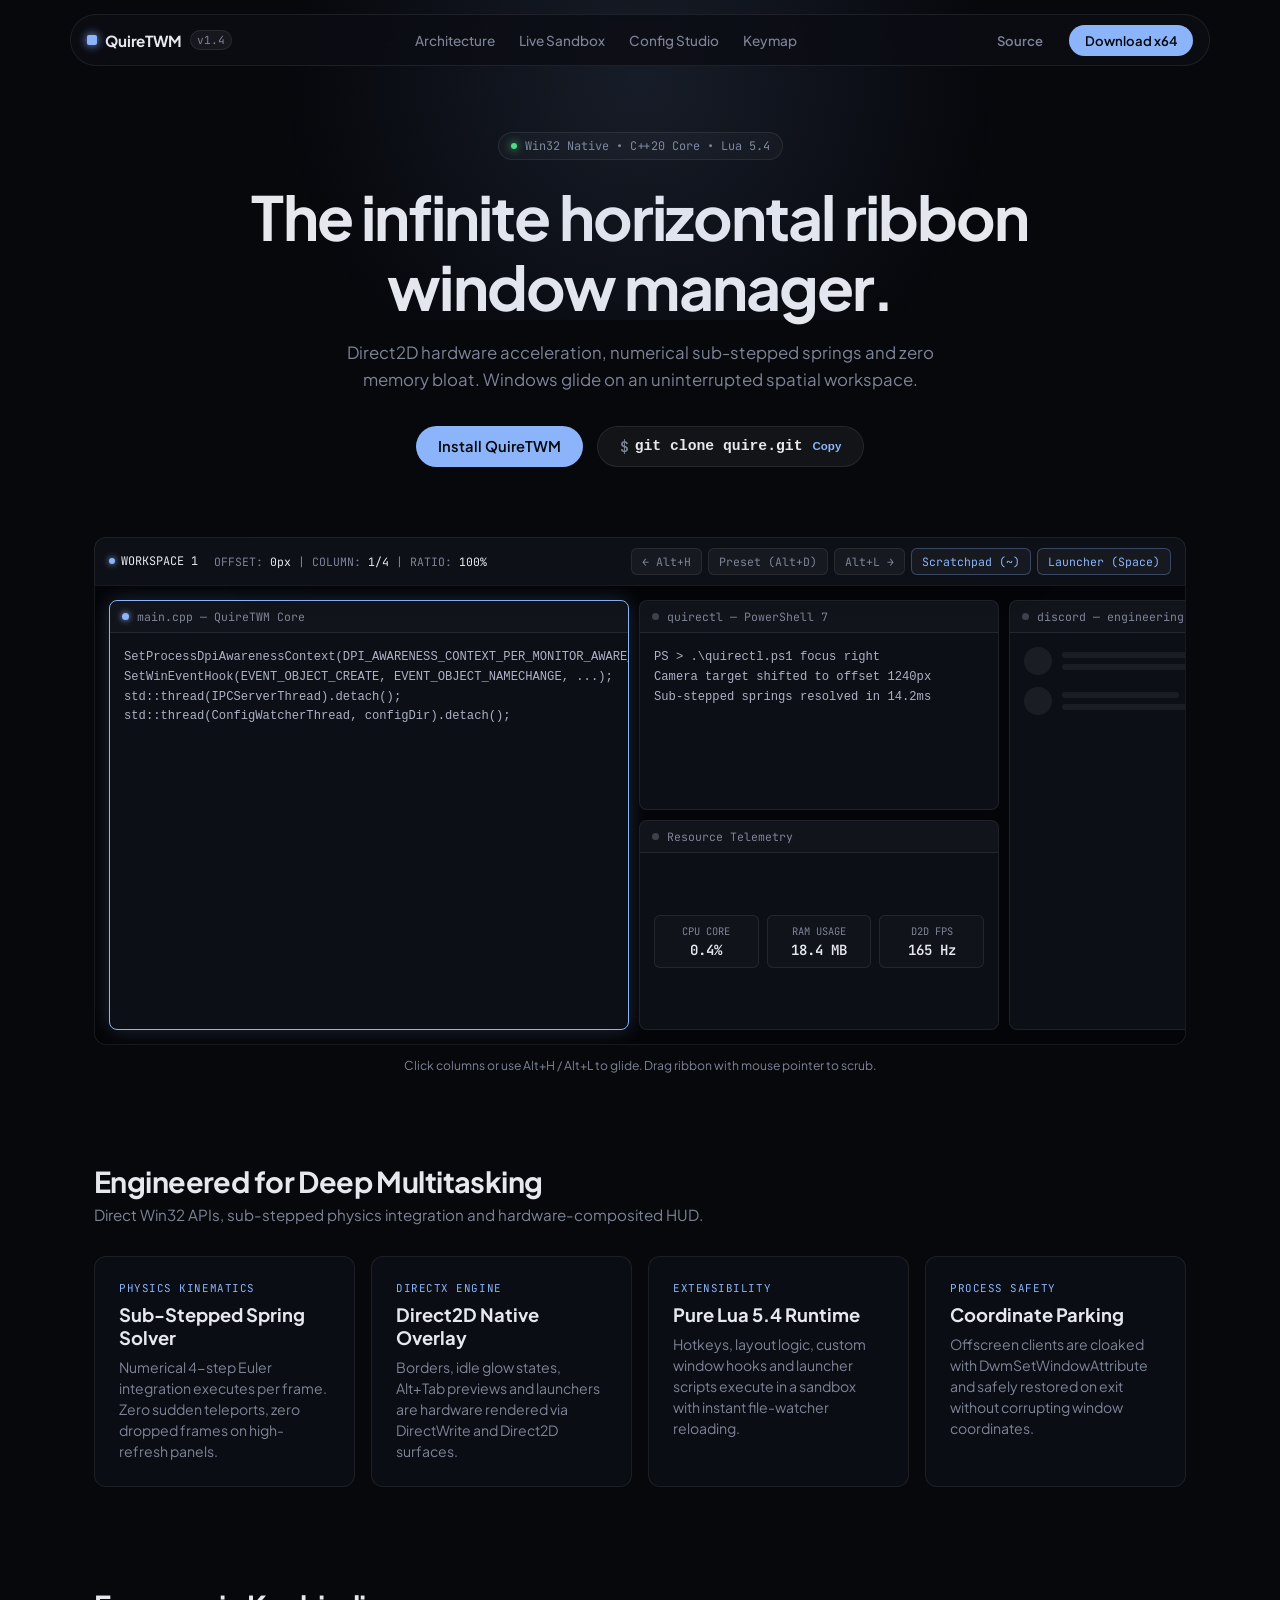
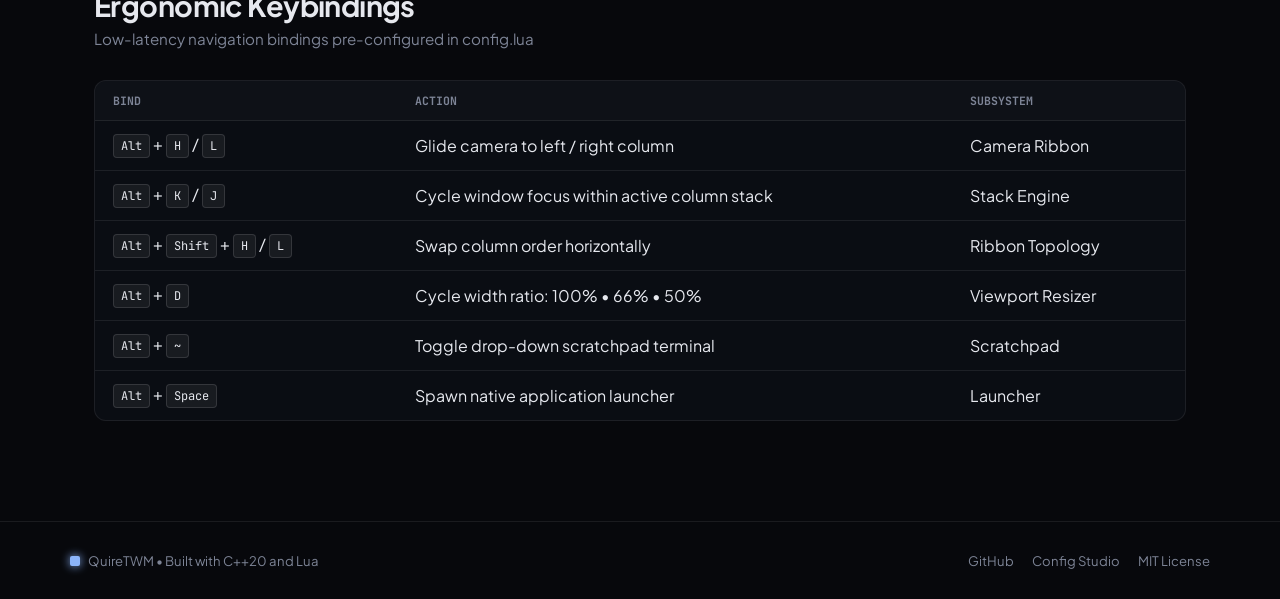
==== commit c0684b35: "Refactor index.html for branding and navigation updates Updated the title and various sections for c" ====
--- a/index.html
+++ b/index.html
@@ -3,260 +3,311 @@
 <head>
   <meta charset="UTF-8">
   <meta name="viewport" content="width=device-width, initial-scale=1.0">
-  <title>QuireTWM - Scrollable Tiling for Windows</title>
+  <title>QuireTWM | Ribbon Tiling Engine for Windows</title>
   <link rel="stylesheet" href="style.css">
   <link rel="preconnect" href="https://fonts.googleapis.com">
   <link rel="preconnect" href="https://fonts.gstatic.com" crossorigin>
-  <link href="https://fonts.googleapis.com/css2?family=Plus+Jakarta+Sans:wght@400;500;600;700&family=JetBrains+Mono:wght@400;500&display=swap" rel="stylesheet">
+  <link href="https://fonts.googleapis.com/css2?family=Plus+Jakarta+Sans:wght@400;500;600;700&family=JetBrains+Mono:wght@400;500;600&display=swap" rel="stylesheet">
 </head>
 <body>
-  <div class="ambient-glow"></div>
-
-  <header class="nav-wrapper">
+  <div class="glow-surface"></div>
+
+  <header class="nav-shell">
     <nav class="nav-bar">
-      <div class="logo">
-        <span class="logo-mark"></span>
-        <span class="logo-text">Quire</span>
+      <div class="brand">
+        <span class="brand-glyph"></span>
+        <span class="brand-title">QuireTWM</span>
+        <span class="brand-tag">v1.4</span>
       </div>
       <div class="nav-links">
-        <a href="#features">Features</a>
-        <a href="#demo">Ribbon Demo</a>
-        <a href="page2.html">Config Builder</a>
-        <a href="#shortcuts">Shortcuts</a>
+        <a href="#features">Architecture</a>
+        <a href="#demo">Live Sandbox</a>
+        <a href="page2.html">Config Studio</a>
+        <a href="#shortcuts">Keymap</a>
       </div>
       <div class="nav-actions">
-        <a href="https://github.com/ewasion137/QuireTWM" target="_blank" class="btn btn-ghost">GitHub</a>
-        <a href="https://github.com/ewasion137/QuireTWM/releases/" class="btn btn-primary">Download</a>
+        <a href="https://github.com/ewasion137/QuireTWM" target="_blank" class="btn btn-ghost">Source</a>
+        <a href="https://github.com/ewasion137/QuireTWM/releases" class="btn btn-primary">Download x64</a>
       </div>
     </nav>
   </header>
 
   <main>
     <section class="hero">
-      <div class="badge">
-        <span class="badge-dot"></span>
-        <span>Built for Windows 10 and 11</span>
+      <div class="telemetry-pill">
+        <span class="telemetry-dot"></span>
+        <span>Win32 Native &bull; C++20 Core &bull; Lua 5.4</span>
       </div>
       <h1 class="hero-title">
-        The infinite ribbon window manager.
+        The infinite horizontal ribbon window manager.
       </h1>
       <p class="hero-desc">
-        Fast C++20 core, Direct2D hardware overlay and pure Lua 5.4 scripting. Windows glide along a fluid horizontal ribbon backed by sub-stepped numerical springs.
+        Direct2D hardware acceleration, numerical sub-stepped springs and zero memory bloat. Windows glide on an uninterrupted spatial workspace.
       </p>
-      <div class="hero-cta">
-        <a href="#download" class="btn btn-primary btn-large">Get QuireTWM</a>
-        <button class="btn btn-secondary btn-large copy-btn" data-copy="git clone https://github.com/ewasion137/QuireTWM.git">
-          <span class="cmd-icon">$</span>
+      <div class="hero-actions">
+        <a href="https://github.com/ewasion137/QuireTWM/releases" class="btn btn-primary btn-lg">Install QuireTWM</a>
+        <button class="btn btn-secondary btn-lg copy-btn" data-copy="git clone https://github.com/ewasion137/QuireTWM.git">
+          <span class="mono-prefix">$</span>
           <code>git clone quire.git</code>
-          <span class="copy-status">Copy</span>
+          <span class="copy-tag">Copy</span>
         </button>
       </div>
     </section>
 
-    <section id="demo" class="demo-section">
-      <div class="demo-header">
-        <div class="demo-status">
-          <span class="pill pill-active">Workspace 1</span>
-          <span class="pill" id="viewport-stats">Column 2/4 (66%)</span>
-        </div>
-        <div class="demo-controls">
-          <button class="sim-btn" id="btn-left">&larr; Left</button>
-          <button class="sim-btn" id="btn-preset">Cycle Width</button>
-          <button class="sim-btn" id="btn-right">Right &rarr;</button>
-        </div>
-      </div>
-
-      <div class="viewport-stage" id="stage">
-        <div class="ribbon-track" id="track">
-          <div class="column col-large" data-col="1">
-            <div class="win-card active">
-              <div class="card-bar">
-                <span class="win-dot"></span>
-                <span class="card-title">main.cpp - Visual Studio</span>
-              </div>
-              <div class="card-body">
-                <pre><code>SetWinEventHook(EVENT_OBJECT_CREATE, ...);
-InitializeAltTabHook();
-IPCServerThread();</code></pre>
-              </div>
-            </div>
-          </div>
-
-          <div class="column col-medium" data-col="2">
-            <div class="win-card">
-              <div class="card-bar">
-                <span class="win-dot"></span>
-                <span class="card-title">Windows Terminal</span>
-              </div>
-              <div class="card-body">
-                <pre><code>pwsh> .\quirectl.ps1 focus right
-OK - camera shifted 840px</code></pre>
-              </div>
-            </div>
-            <div class="win-card">
-              <div class="card-bar">
-                <span class="win-dot"></span>
-                <span class="card-title">PowerShell</span>
-              </div>
-              <div class="card-body">
-                <pre><code>CPU: 1.2% | RAM: 32MB | D2D: 144Hz</code></pre>
-              </div>
-            </div>
-          </div>
-
-          <div class="column col-medium" data-col="3">
-            <div class="win-card">
-              <div class="card-bar">
-                <span class="win-dot"></span>
-                <span class="card-title">Discord</span>
-              </div>
-              <div class="card-body">
-                <div class="skeleton-block"></div>
-                <div class="skeleton-line"></div>
-              </div>
-            </div>
-          </div>
-
-          <div class="column col-large" data-col="4">
-            <div class="win-card">
-              <div class="card-bar">
-                <span class="win-dot"></span>
-                <span class="card-title">Edge DevTools</span>
-              </div>
-              <div class="card-body">
-                <div class="skeleton-grid"></div>
-              </div>
-            </div>
-          </div>
-        </div>
-      </div>
-      <p class="demo-tip">Interactive simulator. Use the buttons or press Left, Right and Space.</p>
+    <section id="demo" class="demo-wrap">
+      <div class="panel-bar">
+        <div class="panel-left">
+          <div class="tab-indicator">
+            <span class="tab-dot active"></span>
+            <span class="mono">WORKSPACE 1</span>
+          </div>
+          <div class="telemetry-chip" id="cam-telemetry">
+            OFFSET: <span id="stat-offset">0px</span> | COLUMN: <span id="stat-col">1/4</span> | RATIO: <span id="stat-ratio">100%</span>
+          </div>
+        </div>
+        <div class="panel-right">
+          <button class="sim-pill" id="sim-prev">&larr; Alt+H</button>
+          <button class="sim-pill" id="sim-cycle">Preset (Alt+D)</button>
+          <button class="sim-pill" id="sim-next">Alt+L &rarr;</button>
+          <button class="sim-pill special" id="sim-scratch">Scratchpad (~)</button>
+          <button class="sim-pill special" id="sim-launcher">Launcher (Space)</button>
+        </div>
+      </div>
+
+      <div class="stage-frame" id="stage">
+        <div class="scratchpad-overlay" id="sim-scratchpad-panel">
+          <div class="window-bar">
+            <span class="dot-btn red"></span>
+            <span class="dot-btn yellow"></span>
+            <span class="dot-btn green"></span>
+            <span class="bar-title">alacritty &mdash; scratchpad terminal</span>
+          </div>
+          <div class="window-content terminal-font">
+            <div class="term-line"><span class="term-user">quire@engine</span>:<span class="term-dir">~</span>$ quirectl status</div>
+            <div class="term-line text-dim">Rendering pipeline: Direct2D 1.1 Hardware Target</div>
+            <div class="term-line text-dim">Active monitors: 1 (2560x1440 @ 165Hz)</div>
+            <div class="term-line"><span class="term-user">quire@engine</span>:<span class="term-dir">~</span>$ <span class="term-cursor"></span></div>
+          </div>
+        </div>
+
+        <div class="launcher-overlay" id="sim-launcher-panel">
+          <div class="launcher-search">
+            <span class="mono-prefix">&gt;</span>
+            <input type="text" id="launcher-filter" placeholder="Search executable or command..." readonly value="Windows Terminal">
+          </div>
+          <div class="launcher-results">
+            <div class="launcher-item active"><span class="item-title">Windows Terminal</span><span class="item-path">wt.exe</span></div>
+            <div class="launcher-item"><span class="item-title">Visual Studio Code</span><span class="item-path">code.exe</span></div>
+            <div class="launcher-item"><span class="item-title">Neovim Core</span><span class="item-path">nvim.exe</span></div>
+          </div>
+        </div>
+
+        <div class="track" id="track">
+          <div class="col col-lg" data-col="1">
+            <div class="window-box active">
+              <div class="window-bar">
+                <span class="dot-status"></span>
+                <span class="bar-title">main.cpp &mdash; QuireTWM Core</span>
+              </div>
+              <div class="window-content">
+                <pre class="code-view"><code>SetProcessDpiAwarenessContext(DPI_AWARENESS_CONTEXT_PER_MONITOR_AWARE_V2);
+SetWinEventHook(EVENT_OBJECT_CREATE, EVENT_OBJECT_NAMECHANGE, ...);
+std::thread(IPCServerThread).detach();
+std::thread(ConfigWatcherThread, configDir).detach();</code></pre>
+              </div>
+            </div>
+          </div>
+
+          <div class="col col-md" data-col="2">
+            <div class="window-box">
+              <div class="window-bar">
+                <span class="dot-status"></span>
+                <span class="bar-title">quirectl &mdash; PowerShell 7</span>
+              </div>
+              <div class="window-content">
+                <pre class="code-view"><code>PS &gt; .\quirectl.ps1 focus right
+Camera target shifted to offset 1240px
+Sub-stepped springs resolved in 14.2ms</code></pre>
+              </div>
+            </div>
+            <div class="window-box">
+              <div class="window-bar">
+                <span class="dot-status"></span>
+                <span class="bar-title">Resource Telemetry</span>
+              </div>
+              <div class="window-content">
+                <div class="stat-grid">
+                  <div class="stat-card">
+                    <span class="stat-label">CPU CORE</span>
+                    <span class="stat-val">0.4%</span>
+                  </div>
+                  <div class="stat-card">
+                    <span class="stat-label">RAM USAGE</span>
+                    <span class="stat-val">18.4 MB</span>
+                  </div>
+                  <div class="stat-card">
+                    <span class="stat-label">D2D FPS</span>
+                    <span class="stat-val">165 Hz</span>
+                  </div>
+                </div>
+              </div>
+            </div>
+          </div>
+
+          <div class="col col-md" data-col="3">
+            <div class="window-box">
+              <div class="window-bar">
+                <span class="dot-status"></span>
+                <span class="bar-title">discord &mdash; engineering</span>
+              </div>
+              <div class="window-content layout-skel">
+                <div class="skel-row">
+                  <div class="skel-avatar"></div>
+                  <div class="skel-lines">
+                    <div class="skel-bar w-50"></div>
+                    <div class="skel-bar w-80"></div>
+                  </div>
+                </div>
+                <div class="skel-row">
+                  <div class="skel-avatar"></div>
+                  <div class="skel-lines">
+                    <div class="skel-bar w-40"></div>
+                    <div class="skel-bar w-60"></div>
+                  </div>
+                </div>
+              </div>
+            </div>
+          </div>
+
+          <div class="col col-lg" data-col="4">
+            <div class="window-box">
+              <div class="window-bar">
+                <span class="dot-status"></span>
+                <span class="bar-title">Edge DevTools &mdash; Trace Profiler</span>
+              </div>
+              <div class="window-content">
+                <div class="canvas-chart">
+                  <div class="chart-col h-40"></div>
+                  <div class="chart-col h-60"></div>
+                  <div class="chart-col h-50"></div>
+                  <div class="chart-col h-90"></div>
+                  <div class="chart-col h-70"></div>
+                  <div class="chart-col h-30"></div>
+                  <div class="chart-col h-80"></div>
+                </div>
+              </div>
+            </div>
+          </div>
+        </div>
+      </div>
+      <div class="stage-footer">
+        <span>Click columns or use Alt+H / Alt+L to glide. Drag ribbon with mouse pointer to scrub.</span>
+      </div>
     </section>
 
-    <section id="features" class="features-section">
-      <div class="section-heading">
-        <h2>Engineered for deep focus</h2>
-        <p>Zero electron bloat. Native Win32 performance with modern design polish.</p>
-      </div>
-
-      <div class="bento-grid">
-        <div class="bento-card spotlight-card">
-          <div class="card-content">
-            <div class="bento-tag">Physics Engine</div>
-            <h3>Sub-Stepped Spring Math</h3>
-            <p>Every camera glide and window resize runs through numerical spring calculations with custom stiffness, damping and mass.</p>
-          </div>
-        </div>
-
-        <div class="bento-card spotlight-card">
-          <div class="card-content">
-            <div class="bento-tag">Graphics</div>
+    <section id="features" class="grid-section">
+      <div class="section-title">
+        <h2>Engineered for Deep Multitasking</h2>
+        <p>Direct Win32 APIs, sub-stepped physics integration and hardware-composited HUD.</p>
+      </div>
+
+      <div class="bento">
+        <div class="card">
+          <div class="card-head">
+            <span class="card-kicker">PHYSICS KINEMATICS</span>
+            <h3>Sub-Stepped Spring Solver</h3>
+          </div>
+          <p>Numerical 4-step Euler integration executes per frame. Zero sudden teleports, zero dropped frames on high-refresh panels.</p>
+        </div>
+
+        <div class="card">
+          <div class="card-head">
+            <span class="card-kicker">DIRECTX ENGINE</span>
             <h3>Direct2D Native Overlay</h3>
-            <p>Renders active borders, workspaces HUD and task cards straight to the display plane without lagging your inputs.</p>
-          </div>
-        </div>
-
-        <div class="bento-card spotlight-card">
-          <div class="card-content">
-            <div class="bento-tag">Scriptability</div>
+            <p>Borders, idle glow states, Alt+Tab previews and launchers are hardware rendered via DirectWrite and Direct2D surfaces.</p>
+          </div>
+        </div>
+
+        <div class="card">
+          <div class="card-head">
+            <span class="card-kicker">EXTENSIBILITY</span>
             <h3>Pure Lua 5.4 Runtime</h3>
-            <p>Bind custom key combos, script workspace events and build external tools through the high-speed named pipe IPC.</p>
-          </div>
-        </div>
-
-        <div class="bento-card spotlight-card">
-          <div class="card-content">
-            <div class="bento-tag">Stability</div>
-            <h3>Zero Window Bleed</h3>
-            <p>Safe coordinates parking keeps background apps alive without losing size, opacity or desktop position on exit.</p>
+            <p>Hotkeys, layout logic, custom window hooks and launcher scripts execute in a sandbox with instant file-watcher reloading.</p>
+          </div>
+        </div>
+
+        <div class="card">
+          <div class="card-head">
+            <span class="card-kicker">PROCESS SAFETY</span>
+            <h3>Coordinate Parking</h3>
+            <p>Offscreen clients are cloaked with DwmSetWindowAttribute and safely restored on exit without corrupting window coordinates.</p>
           </div>
         </div>
       </div>
     </section>
 
-    <section id="shortcuts" class="shortcuts-section">
-      <div class="section-heading">
-        <h2>Keybindings Reference</h2>
-        <p>Ergonomic keys designed for fast keyboard navigation.</p>
-      </div>
-
-      <div class="table-wrap">
-        <table class="keys-table">
+    <section id="shortcuts" class="table-section">
+      <div class="section-title">
+        <h2>Ergonomic Keybindings</h2>
+        <p>Low-latency navigation bindings pre-configured in config.lua</p>
+      </div>
+
+      <div class="table-box">
+        <table class="key-table">
           <thead>
             <tr>
-              <th>Combination</th>
-              <th>Action</th>
-              <th>Scope</th>
+              <th>BIND</th>
+              <th>ACTION</th>
+              <th>SUBSYSTEM</th>
             </tr>
           </thead>
-        <tbody>
+          <tbody>
             <tr>
               <td><kbd>Alt</kbd> + <kbd>H</kbd> / <kbd>L</kbd></td>
-              <td>Shift focus left or right across columns</td>
-              <td>Ribbon</td>
+              <td>Glide camera to left / right column</td>
+              <td>Camera Ribbon</td>
             </tr>
             <tr>
               <td><kbd>Alt</kbd> + <kbd>K</kbd> / <kbd>J</kbd></td>
-              <td>Focus up or down in column stack</td>
-              <td>Stack</td>
+              <td>Cycle window focus within active column stack</td>
+              <td>Stack Engine</td>
             </tr>
             <tr>
               <td><kbd>Alt</kbd> + <kbd>Shift</kbd> + <kbd>H</kbd> / <kbd>L</kbd></td>
-              <td>Swap column position</td>
-              <td>Ribbon</td>
-            </tr>
-            <tr>
-              <td><kbd>Alt</kbd> + <kbd>Q</kbd> / <kbd>E</kbd></td>
-              <td>Switch to previous or next workspace</td>
-              <td>Workspaces</td>
-            </tr>
-            <tr>
-              <td><kbd>Alt</kbd> + <kbd>Ctrl</kbd> + <kbd>H</kbd> / <kbd>L</kbd></td>
-              <td>Transfer focused window between monitors</td>
-              <td>Multi-head</td>
+              <td>Swap column order horizontally</td>
+              <td>Ribbon Topology</td>
             </tr>
             <tr>
               <td><kbd>Alt</kbd> + <kbd>D</kbd></td>
-              <td>Cycle width ratio (100% / 66% / 50%)</td>
-              <td>Column</td>
+              <td>Cycle width ratio: 100% &bull; 66% &bull; 50%</td>
+              <td>Viewport Resizer</td>
+            </tr>
+            <tr>
+              <td><kbd>Alt</kbd> + <kbd>~</kbd></td>
+              <td>Toggle drop-down scratchpad terminal</td>
+              <td>Scratchpad</td>
             </tr>
             <tr>
               <td><kbd>Alt</kbd> + <kbd>Space</kbd></td>
-              <td>Toggle application launcher</td>
-              <td>Global</td>
-            </tr>
-            <tr>
-              <td><kbd>Alt</kbd> + <kbd>1..9</kbd></td>
-              <td>Direct switch to workspace number</td>
-              <td>Workspaces</td>
+              <td>Spawn native application launcher</td>
+              <td>Launcher</td>
             </tr>
           </tbody>
         </table>
       </div>
     </section>
-
-    <section id="download" class="download-section">
-      <div class="download-card spotlight-card">
-        <h2>Ready for fluid multitasking?</h2>
-        <p>Free, open source under MIT and ready to compile for Windows 10 and 11.</p>
-        <div class="download-buttons">
-          <a href="https://github.com/ewasion137/QuireTWM/releases" class="btn btn-primary btn-large">Download Release</a>
-          <a href="page2.html" class="btn btn-secondary btn-large">Config Builder</a>
-        </div>
-      </div>
-    </section>
   </main>
 
-  <footer class="footer">
-    <div class="footer-body">
-      <div class="footer-brand">
-        <span class="logo-mark"></span>
-        <span>QuireTWM &copy; 2026</span>
+  <footer class="site-footer">
+    <div class="footer-inner">
+      <div class="footer-left">
+        <span class="brand-glyph"></span>
+        <span>QuireTWM &bull; Built with C++20 and Lua</span>
       </div>
       <div class="footer-links">
         <a href="https://github.com/ewasion137/QuireTWM">GitHub</a>
-        <a href="page2.html">Documentation</a>
-        <a href="#">License</a>
+        <a href="page2.html">Config Studio</a>
+        <a href="https://github.com/ewasion137/QuireTWM/blob/main/LICENSE">MIT License</a>
       </div>
     </div>
   </footer>
--- a/style.css
+++ b/style.css
@@ -1,16 +1,13 @@
 :root {
-  --bg: #090a0f;
-  --bg-card: rgba(18, 20, 29, 0.75);
-  --bg-card-hover: rgba(26, 29, 43, 0.85);
+  --bg: #07080c;
+  --bg-card: rgba(13, 15, 22, 0.75);
   --border: rgba(255, 255, 255, 0.08);
-  --border-focus: rgba(138, 180, 250, 0.8);
+  --border-focus: #8bb4fa;
   --accent: #8bb4fa;
-  --accent-dim: rgba(139, 180, 250, 0.15);
+  --accent-glow: rgba(139, 180, 250, 0.25);
   --text: #e6e8ee;
-  --text-muted: #8b90a0;
-  --radius-lg: 16px;
-  --radius-md: 10px;
-  --radius-sm: 6px;
+  --text-muted: #7d8496;
+  --radius: 12px;
   --font-sans: 'Plus Jakarta Sans', -apple-system, BlinkMacSystemFont, sans-serif;
   --font-mono: 'JetBrains Mono', monospace;
 }
@@ -21,40 +18,34 @@
   padding: 0;
 }
 
-html {
-  scroll-behavior: smooth;
+body {
   background-color: var(--bg);
   color: var(--text);
   font-family: var(--font-sans);
-  font-size: 16px;
-  line-height: 1.6;
-}
-
-body {
-  position: relative;
   min-height: 100vh;
   overflow-x: hidden;
-}
-
-.ambient-glow {
+  -webkit-font-smoothing: antialiased;
+}
+
+.glow-surface {
   position: fixed;
-  top: -20vh;
+  top: -160px;
   left: 50%;
   transform: translateX(-50%);
   width: 900px;
-  height: 600px;
-  background: radial-gradient(circle, rgba(139, 180, 250, 0.12) 0%, rgba(9, 10, 15, 0) 70%);
-  z-index: -1;
+  height: 480px;
+  background: radial-gradient(circle, rgba(139, 180, 250, 0.12) 0%, transparent 70%);
   pointer-events: none;
-}
-
-.nav-wrapper {
+  z-index: 0;
+}
+
+.nav-shell {
   position: sticky;
-  top: 16px;
+  top: 14px;
   z-index: 100;
   display: flex;
   justify-content: center;
-  padding: 0 24px;
+  padding: 0 20px;
 }
 
 .nav-bar {
@@ -62,41 +53,63 @@
   align-items: center;
   justify-content: space-between;
   width: 100%;
-  max-width: 1100px;
-  height: 56px;
-  padding: 0 20px;
-  background: rgba(14, 16, 24, 0.7);
+  max-width: 1140px;
+  height: 52px;
+  padding: 0 16px;
+  background: rgba(12, 14, 20, 0.85);
   backdrop-filter: blur(16px);
   -webkit-backdrop-filter: blur(16px);
   border: 1px solid var(--border);
   border-radius: 9999px;
 }
 
-.logo {
-  display: flex;
-  align-items: center;
-  gap: 10px;
+.brand {
+  display: flex;
+  align-items: center;
+  gap: 8px;
+}
+
+.brand-link {
+  display: flex;
+  align-items: center;
+  gap: 8px;
+  text-decoration: none;
+  color: var(--text);
+}
+
+.brand-glyph {
+  width: 10px;
+  height: 10px;
+  border-radius: 2px;
+  background: var(--accent);
+  box-shadow: 0 0 10px var(--accent);
+}
+
+.brand-title {
   font-weight: 700;
-  font-size: 1.1rem;
-}
-
-.logo-mark {
-  width: 14px;
-  height: 14px;
-  border-radius: 4px;
-  background: var(--accent);
-  box-shadow: 0 0 12px var(--accent);
+  font-size: 0.95rem;
+  letter-spacing: -0.01em;
+}
+
+.brand-tag {
+  font-family: var(--font-mono);
+  font-size: 0.7rem;
+  padding: 2px 6px;
+  background: rgba(255, 255, 255, 0.05);
+  border: 1px solid var(--border);
+  border-radius: 9999px;
+  color: var(--text-muted);
 }
 
 .nav-links {
   display: flex;
-  gap: 28px;
+  gap: 24px;
 }
 
 .nav-links a {
   color: var(--text-muted);
   text-decoration: none;
-  font-size: 0.9rem;
+  font-size: 0.85rem;
   font-weight: 500;
   transition: color 0.15s ease;
 }
@@ -108,31 +121,32 @@
 .nav-actions {
   display: flex;
   align-items: center;
-  gap: 12px;
+  gap: 10px;
 }
 
 .btn {
   display: inline-flex;
   align-items: center;
-  gap: 8px;
-  padding: 8px 16px;
-  font-size: 0.88rem;
+  justify-content: center;
+  gap: 6px;
+  padding: 7px 16px;
+  font-size: 0.82rem;
   font-weight: 600;
   border-radius: 9999px;
   text-decoration: none;
+  border: none;
   cursor: pointer;
-  border: none;
   transition: all 0.2s cubic-bezier(0.16, 1, 0.3, 1);
 }
 
 .btn-primary {
   background: var(--accent);
-  color: #06080d;
+  color: #05070a;
 }
 
 .btn-primary:hover {
   opacity: 0.92;
-  box-shadow: 0 0 20px rgba(139, 180, 250, 0.4);
+  box-shadow: 0 0 16px var(--accent-glow);
 }
 
 .btn-secondary {
@@ -142,8 +156,8 @@
 }
 
 .btn-secondary:hover {
-  background: rgba(255, 255, 255, 0.09);
-  border-color: rgba(255, 255, 255, 0.2);
+  background: rgba(255, 255, 255, 0.1);
+  border-color: rgba(255, 255, 255, 0.18);
 }
 
 .btn-ghost {
@@ -155,461 +169,577 @@
   color: var(--text);
 }
 
-.btn-large {
-  padding: 12px 24px;
-  font-size: 0.98rem;
+.btn-lg {
+  padding: 10px 22px;
+  font-size: 0.92rem;
 }
 
 .hero {
-  display: flex;
-  flex-direction: column;
-  align-items: center;
+  max-width: 840px;
+  margin: 0 auto;
+  padding: 80px 24px 40px;
   text-align: center;
-  padding: 100px 24px 60px;
-  max-width: 860px;
-  margin: 0 auto;
-}
-
-.badge {
+}
+
+.telemetry-pill {
   display: inline-flex;
   align-items: center;
   gap: 8px;
-  padding: 6px 14px;
+  padding: 5px 12px;
   border-radius: 9999px;
-  background: rgba(255, 255, 255, 0.04);
-  border: 1px solid var(--border);
-  font-size: 0.8rem;
-  color: var(--text-muted);
-  margin-bottom: 24px;
-}
-
-.badge-dot {
+  background: rgba(255, 255, 255, 0.03);
+  border: 1px solid var(--border);
+  font-family: var(--font-mono);
+  font-size: 0.74rem;
+  color: var(--text-muted);
+  margin-bottom: 22px;
+}
+
+.telemetry-dot {
   width: 6px;
   height: 6px;
   border-radius: 50%;
   background: #4ade80;
+  box-shadow: 0 0 8px #4ade80;
 }
 
 .hero-title {
-  font-size: clamp(2.4rem, 5vw, 4.2rem);
+  font-size: clamp(2.2rem, 5vw, 3.8rem);
   font-weight: 700;
   line-height: 1.15;
   letter-spacing: -0.03em;
-  margin-bottom: 20px;
+  margin-bottom: 18px;
 }
 
 .hero-desc {
-  font-size: clamp(1rem, 2vw, 1.2rem);
-  color: var(--text-muted);
-  max-width: 640px;
-  margin-bottom: 36px;
-}
-
-.hero-cta {
-  display: flex;
-  gap: 16px;
+  font-size: 1.05rem;
+  color: var(--text-muted);
+  line-height: 1.6;
+  max-width: 620px;
+  margin: 0 auto 32px;
+}
+
+.hero-actions {
+  display: flex;
+  justify-content: center;
+  gap: 14px;
   flex-wrap: wrap;
-  justify-content: center;
-}
-
-.cmd-icon {
-  color: var(--text-muted);
-}
-
-.copy-status {
-  font-size: 0.75rem;
+}
+
+.mono-prefix {
+  color: var(--text-muted);
+  font-family: var(--font-mono);
+}
+
+.copy-tag {
+  font-size: 0.72rem;
   color: var(--accent);
   margin-left: 4px;
 }
 
-.demo-section {
-  max-width: 1060px;
-  margin: 20px auto 100px;
+.demo-wrap {
+  max-width: 1140px;
+  margin: 30px auto 90px;
   padding: 0 24px;
 }
 
-.demo-header {
+.panel-bar {
   display: flex;
   justify-content: space-between;
   align-items: center;
-  margin-bottom: 14px;
-}
-
-.demo-status {
-  display: flex;
-  gap: 8px;
-}
-
-.pill {
-  padding: 4px 12px;
+  padding: 10px 14px;
+  background: rgba(16, 18, 27, 0.85);
+  border: 1px solid var(--border);
+  border-bottom: none;
+  border-radius: var(--radius) var(--radius) 0 0;
+}
+
+.panel-left {
+  display: flex;
+  align-items: center;
+  gap: 16px;
+}
+
+.tab-indicator {
+  display: flex;
+  align-items: center;
+  gap: 6px;
+  font-size: 0.74rem;
+  color: var(--text);
+  font-family: var(--font-mono);
+}
+
+.tab-dot {
+  width: 6px;
+  height: 6px;
+  border-radius: 50%;
+  background: var(--text-muted);
+}
+
+.tab-dot.active {
+  background: var(--accent);
+  box-shadow: 0 0 6px var(--accent);
+}
+
+.telemetry-chip {
+  font-family: var(--font-mono);
+  font-size: 0.72rem;
+  color: var(--text-muted);
+}
+
+.telemetry-chip span {
+  color: var(--text);
+}
+
+.panel-right {
+  display: flex;
+  gap: 6px;
+}
+
+.sim-pill {
   background: rgba(255, 255, 255, 0.04);
   border: 1px solid var(--border);
-  border-radius: 9999px;
-  font-size: 0.75rem;
-  color: var(--text-muted);
-}
-
-.pill-active {
-  color: var(--accent);
-  background: var(--accent-dim);
-  border-color: rgba(139, 180, 250, 0.3);
-}
-
-.demo-controls {
-  display: flex;
-  gap: 8px;
-}
-
-.sim-btn {
-  background: rgba(255, 255, 255, 0.06);
-  border: 1px solid var(--border);
-  color: var(--text);
-  padding: 6px 14px;
-  border-radius: var(--radius-sm);
-  font-size: 0.8rem;
-  font-family: var(--font-sans);
+  color: var(--text-muted);
+  padding: 5px 10px;
+  border-radius: 6px;
+  font-family: var(--font-mono);
+  font-size: 0.72rem;
   cursor: pointer;
   transition: all 0.15s ease;
 }
 
-.sim-btn:hover {
-  background: rgba(255, 255, 255, 0.12);
-  border-color: rgba(255, 255, 255, 0.2);
-}
-
-.viewport-stage {
+.sim-pill:hover {
+  background: rgba(255, 255, 255, 0.09);
+  color: var(--text);
+}
+
+.sim-pill.special {
+  border-color: rgba(139, 180, 250, 0.3);
+  color: var(--accent);
+}
+
+.stage-frame {
   position: relative;
   width: 100%;
-  height: 480px;
-  background: rgba(12, 14, 20, 0.8);
-  border: 1px solid var(--border);
-  border-radius: var(--radius-lg);
+  height: 460px;
+  background: #040508;
+  border: 1px solid var(--border);
+  border-radius: 0 0 var(--radius) var(--radius);
   overflow: hidden;
-  box-shadow: 0 24px 60px rgba(0, 0, 0, 0.5);
-}
-
-.ribbon-track {
+}
+
+.track {
   display: flex;
   height: 100%;
-  padding: 16px;
-  gap: 12px;
+  padding: 14px;
+  gap: 10px;
   position: absolute;
   top: 0;
   left: 0;
   will-change: transform;
 }
 
-.column {
+.col {
   display: flex;
   flex-direction: column;
-  gap: 12px;
+  gap: 10px;
   height: 100%;
-  transition: width 0.3s cubic-bezier(0.16, 1, 0.3, 1);
-}
-
-.col-large { width: 560px; }
-.col-medium { width: 380px; }
-.col-half { width: 320px; }
-
-.win-card {
+  cursor: pointer;
+  transition: width 0.25s cubic-bezier(0.16, 1, 0.3, 1);
+}
+
+.col-lg { width: 520px; }
+.col-md { width: 360px; }
+.col-sm { width: 280px; }
+
+.window-box {
   flex: 1;
-  background: rgba(18, 21, 31, 0.9);
-  border: 1px solid var(--border);
-  border-radius: var(--radius-md);
+  background: rgba(14, 16, 24, 0.95);
+  border: 1px solid var(--border);
+  border-radius: 8px;
   display: flex;
   flex-direction: column;
   overflow: hidden;
-  position: relative;
   transition: border-color 0.2s ease, box-shadow 0.2s ease;
 }
 
-.win-card.active {
+.window-box.active {
   border-color: var(--border-focus);
-  box-shadow: 0 0 24px rgba(139, 180, 250, 0.18);
-}
-
-.card-bar {
+  box-shadow: 0 0 20px rgba(139, 180, 250, 0.2);
+}
+
+.window-bar {
   display: flex;
   align-items: center;
   gap: 8px;
-  padding: 8px 14px;
+  padding: 8px 12px;
   background: rgba(255, 255, 255, 0.02);
   border-bottom: 1px solid var(--border);
 }
 
-.win-dot {
+.dot-status {
+  width: 7px;
+  height: 7px;
+  border-radius: 50%;
+  background: var(--text-muted);
+  opacity: 0.4;
+}
+
+.window-box.active .dot-status {
+  background: var(--accent);
+  opacity: 1;
+  box-shadow: 0 0 6px var(--accent);
+}
+
+.dot-btn {
   width: 8px;
   height: 8px;
   border-radius: 50%;
-  background: var(--text-muted);
-  opacity: 0.5;
-}
-
-.win-card.active .win-dot {
-  background: var(--accent);
-  opacity: 1;
-}
-
-.card-title {
-  font-size: 0.75rem;
-  color: var(--text-muted);
-  font-family: var(--font-mono);
-}
-
-.card-body {
+}
+.dot-btn.red { background: #ff5f56; }
+.dot-btn.yellow { background: #ffbd2e; }
+.dot-btn.green { background: #27c93f; }
+
+.bar-title {
+  font-family: var(--font-mono);
+  font-size: 0.72rem;
+  color: var(--text-muted);
+}
+
+.window-content {
   padding: 14px;
-  font-family: var(--font-mono);
-  font-size: 0.78rem;
+  flex: 1;
+  overflow: hidden;
+  display: flex;
+  flex-direction: column;
+}
+
+.code-view {
+  font-family: var(--font-mono);
+  font-size: 0.76rem;
+  line-height: 1.55;
   color: #adb2c4;
-  overflow: hidden;
-  flex: 1;
-}
-
-.skeleton-block {
-  width: 70%;
-  height: 12px;
-  background: rgba(255, 255, 255, 0.05);
-  border-radius: 4px;
-  margin-bottom: 8px;
-}
-
-.skeleton-line {
-  width: 45%;
-  height: 8px;
-  background: rgba(255, 255, 255, 0.03);
-  border-radius: 4px;
-}
-
-.skeleton-grid {
+}
+
+.stat-grid {
   display: grid;
   grid-template-columns: repeat(3, 1fr);
   gap: 8px;
+  margin-top: auto;
+  margin-bottom: auto;
+}
+
+.stat-card {
+  background: rgba(255, 255, 255, 0.02);
+  border: 1px solid var(--border);
+  padding: 8px;
+  border-radius: 6px;
+  text-align: center;
+}
+
+.stat-label {
+  display: block;
+  font-family: var(--font-mono);
+  font-size: 0.65rem;
+  color: var(--text-muted);
+}
+
+.stat-val {
+  font-family: var(--font-mono);
+  font-size: 0.88rem;
+  font-weight: 600;
+  color: var(--text);
+}
+
+.layout-skel {
+  gap: 12px;
+}
+
+.skel-row {
+  display: flex;
+  gap: 10px;
+  align-items: center;
+}
+
+.skel-avatar {
+  width: 28px;
+  height: 28px;
+  border-radius: 50%;
+  background: rgba(255, 255, 255, 0.06);
+}
+
+.skel-lines {
+  flex: 1;
+  display: flex;
+  flex-direction: column;
+  gap: 6px;
+}
+
+.skel-bar {
+  height: 6px;
+  background: rgba(255, 255, 255, 0.06);
+  border-radius: 3px;
+}
+
+.w-40 { width: 40%; }
+.w-50 { width: 50%; }
+.w-60 { width: 60%; }
+.w-75 { width: 75%; }
+.w-80 { width: 80%; }
+
+.canvas-chart {
+  display: flex;
+  align-items: flex-end;
+  gap: 8px;
   height: 100%;
-  opacity: 0.15;
-  background: repeating-linear-gradient(45deg, #fff 0, #fff 2px, transparent 0, transparent 8px);
-}
-
-.demo-tip {
+  padding: 10px 0;
+}
+
+.chart-col {
+  flex: 1;
+  background: rgba(139, 180, 250, 0.15);
+  border-top: 2px solid var(--accent);
+  border-radius: 2px 2px 0 0;
+}
+
+.h-30 { height: 30%; }
+.h-40 { height: 40%; }
+.h-50 { height: 50%; }
+.h-60 { height: 60%; }
+.h-70 { height: 70%; }
+.h-80 { height: 80%; }
+.h-90 { height: 90%; }
+
+.scratchpad-overlay {
+  position: absolute;
+  top: 14px;
+  left: 50%;
+  transform: translate(-50%, -120%);
+  width: 68%;
+  height: 240px;
+  background: #090b10;
+  border: 1px solid var(--accent);
+  border-radius: 8px;
+  box-shadow: 0 16px 40px rgba(0, 0, 0, 0.8);
+  z-index: 20;
+  transition: transform 0.3s cubic-bezier(0.16, 1, 0.3, 1);
+  display: flex;
+  flex-direction: column;
+}
+
+.scratchpad-overlay.visible {
+  transform: translate(-50%, 0);
+}
+
+.terminal-font {
+  font-family: var(--font-mono);
+  font-size: 0.76rem;
+  color: #adb2c4;
+  gap: 6px;
+}
+
+.term-user { color: #8bb4fa; }
+.term-dir { color: #f5a97f; }
+.text-dim { color: var(--text-muted); }
+.term-cursor {
+  display: inline-block;
+  width: 7px;
+  height: 12px;
+  background: var(--accent);
+  vertical-align: middle;
+  animation: blink 1s infinite;
+}
+
+@keyframes blink {
+  0%, 49% { opacity: 1; }
+  50%, 100% { opacity: 0; }
+}
+
+.launcher-overlay {
+  position: absolute;
+  top: 50%;
+  left: 50%;
+  transform: translate(-50%, -50%) scale(0.95);
+  width: 440px;
+  background: rgba(13, 15, 23, 0.96);
+  border: 1px solid var(--border-focus);
+  border-radius: 8px;
+  box-shadow: 0 20px 50px rgba(0, 0, 0, 0.7);
+  z-index: 30;
+  display: none;
+  opacity: 0;
+  transition: all 0.2s cubic-bezier(0.16, 1, 0.3, 1);
+}
+
+.launcher-overlay.visible {
+  display: block;
+  opacity: 1;
+  transform: translate(-50%, -50%) scale(1);
+}
+
+.launcher-search {
+  display: flex;
+  align-items: center;
+  gap: 8px;
+  padding: 10px 14px;
+  border-bottom: 1px solid var(--border);
+}
+
+.launcher-search input {
+  background: transparent;
+  border: none;
+  outline: none;
+  color: var(--text);
+  font-family: var(--font-mono);
+  font-size: 0.85rem;
+  width: 100%;
+}
+
+.launcher-results {
+  padding: 6px;
+  display: flex;
+  flex-direction: column;
+  gap: 4px;
+}
+
+.launcher-item {
+  display: flex;
+  justify-content: space-between;
+  align-items: center;
+  padding: 8px 10px;
+  border-radius: 6px;
+  font-family: var(--font-mono);
+  font-size: 0.76rem;
+}
+
+.launcher-item.active {
+  background: rgba(139, 180, 250, 0.15);
+  color: var(--accent);
+}
+
+.item-path {
+  color: var(--text-muted);
+  font-size: 0.7rem;
+}
+
+.stage-footer {
   text-align: center;
-  font-size: 0.8rem;
-  color: var(--text-muted);
-  margin-top: 14px;
-}
-
-.features-section,
-.shortcuts-section {
-  max-width: 1060px;
-  margin: 0 auto 120px;
+  font-size: 0.76rem;
+  color: var(--text-muted);
+  margin-top: 12px;
+}
+
+.grid-section,
+.table-section {
+  max-width: 1140px;
+  margin: 0 auto 100px;
   padding: 0 24px;
 }
 
-.section-heading {
-  margin-bottom: 40px;
-}
-
-.section-heading h2 {
-  font-size: 2rem;
+.section-title {
+  margin-bottom: 32px;
+}
+
+.section-title h2 {
+  font-size: 1.8rem;
   letter-spacing: -0.02em;
-  margin-bottom: 8px;
-}
-
-.section-heading p {
-  color: var(--text-muted);
-}
-
-.bento-grid {
+  margin-bottom: 6px;
+}
+
+.section-title p {
+  color: var(--text-muted);
+  font-size: 0.95rem;
+}
+
+.bento {
   display: grid;
-  grid-template-columns: repeat(auto-fit, minmax(240px, 1fr));
+  grid-template-columns: repeat(auto-fit, minmax(260px, 1fr));
   gap: 16px;
 }
 
-.bento-card {
-  position: relative;
+.card {
   background: var(--bg-card);
   border: 1px solid var(--border);
-  border-radius: var(--radius-lg);
-  padding: 28px;
-  overflow: hidden;
-  transition: transform 0.2s cubic-bezier(0.16, 1, 0.3, 1);
-}
-
-.bento-card:hover {
-  transform: translateY(-2px);
-}
-
-.bento-tag {
-  font-size: 0.72rem;
-  font-weight: 600;
-  text-transform: uppercase;
+  border-radius: var(--radius);
+  padding: 24px;
+}
+
+.card-kicker {
+  font-family: var(--font-mono);
+  font-size: 0.68rem;
   color: var(--accent);
   letter-spacing: 0.05em;
-  margin-bottom: 12px;
-}
-
-.bento-card h3 {
-  font-size: 1.2rem;
-  margin-bottom: 10px;
-  letter-spacing: -0.01em;
-}
-
-.bento-card p {
-  font-size: 0.9rem;
-  color: var(--text-muted);
+  display: block;
+  margin-bottom: 8px;
+}
+
+.card h3 {
+  font-size: 1.15rem;
+  margin-bottom: 8px;
+}
+
+.card p {
+  color: var(--text-muted);
+  font-size: 0.88rem;
   line-height: 1.5;
 }
 
-.config-section {
-  max-width: 900px;
-  margin: 0 auto 120px;
-  padding: 0 24px;
-}
-
-.config-container {
-  background: #0d0f17;
-  border: 1px solid var(--border);
-  border-radius: var(--radius-lg);
+.table-box {
+  background: var(--bg-card);
+  border: 1px solid var(--border);
+  border-radius: var(--radius);
   overflow: hidden;
 }
 
-.config-bar {
-  display: flex;
-  align-items: center;
-  justify-content: space-between;
-  padding: 12px 18px;
-  background: rgba(255, 255, 255, 0.02);
-  border-bottom: 1px solid var(--border);
-}
-
-.config-dots {
-  display: flex;
-  gap: 6px;
-}
-
-.config-dots span {
-  width: 10px;
-  height: 10px;
-  border-radius: 50%;
-  background: rgba(255, 255, 255, 0.15);
-}
-
-.config-filename {
-  font-family: var(--font-mono);
-  font-size: 0.8rem;
-  color: var(--text-muted);
-}
-
-.config-copy {
-  background: rgba(255, 255, 255, 0.05);
-  border: 1px solid var(--border);
-  color: var(--text);
-  font-size: 0.75rem;
-  padding: 4px 10px;
-  border-radius: var(--radius-sm);
-  cursor: pointer;
-}
-
-.config-code {
-  padding: 24px;
-  font-family: var(--font-mono);
-  font-size: 0.84rem;
-  line-height: 1.6;
-  overflow-x: auto;
-}
-
-.tok-comment { color: #626880; }
-.tok-num { color: #f5a97f; }
-.tok-str { color: #a6da95; }
-.tok-kw { color: #c6a0f6; }
-
-.table-wrap {
-  background: var(--bg-card);
-  border: 1px solid var(--border);
-  border-radius: var(--radius-lg);
-  overflow: hidden;
-}
-
-.keys-table {
+.key-table {
   width: 100%;
   border-collapse: collapse;
+}
+
+.key-table th,
+.key-table td {
+  padding: 12px 18px;
   text-align: left;
-}
-
-.keys-table th,
-.keys-table td {
-  padding: 14px 20px;
   border-bottom: 1px solid var(--border);
 }
 
-.keys-table th {
-  font-size: 0.8rem;
-  text-transform: uppercase;
-  letter-spacing: 0.05em;
-  color: var(--text-muted);
-  background: rgba(255, 255, 255, 0.02);
-}
-
-.keys-table tr:last-child td {
+.key-table th {
+  font-family: var(--font-mono);
+  font-size: 0.72rem;
+  color: var(--text-muted);
+  background: rgba(255, 255, 255, 0.015);
+}
+
+.key-table tr:last-child td {
   border-bottom: none;
 }
 
 kbd {
   display: inline-block;
-  padding: 2px 7px;
-  background: rgba(255, 255, 255, 0.08);
-  border: 1px solid rgba(255, 255, 255, 0.15);
+  padding: 3px 7px;
+  background: rgba(255, 255, 255, 0.06);
+  border: 1px solid rgba(255, 255, 255, 0.12);
   border-radius: 4px;
   font-family: var(--font-mono);
-  font-size: 0.78rem;
-  color: var(--text);
-}
-
-.download-section {
-  max-width: 900px;
-  margin: 0 auto 120px;
-  padding: 0 24px;
-}
-
-.download-card {
-  text-align: center;
-  padding: 60px 24px;
-  background: radial-gradient(circle at top, rgba(139, 180, 250, 0.08) 0%, rgba(14, 16, 24, 0.7) 100%);
-  border: 1px solid var(--border);
-  border-radius: var(--radius-lg);
-}
-
-.download-card h2 {
-  font-size: 2.2rem;
-  margin-bottom: 12px;
-}
-
-.download-card p {
-  color: var(--text-muted);
-  margin-bottom: 28px;
-}
-
-.download-buttons {
-  display: flex;
-  gap: 16px;
-  justify-content: center;
-  flex-wrap: wrap;
-}
-
-.footer {
+  font-size: 0.75rem;
+}
+
+.site-footer {
   border-top: 1px solid var(--border);
-  padding: 40px 24px;
-}
-
-.footer-body {
-  max-width: 1060px;
+  padding: 30px 24px;
+}
+
+.footer-inner {
+  max-width: 1140px;
   margin: 0 auto;
   display: flex;
   justify-content: space-between;
   align-items: center;
-  font-size: 0.85rem;
-  color: var(--text-muted);
-}
-
-.footer-brand {
+  font-size: 0.82rem;
+  color: var(--text-muted);
+}
+
+.footer-left {
   display: flex;
   align-items: center;
   gap: 8px;
@@ -617,7 +747,7 @@
 
 .footer-links {
   display: flex;
-  gap: 20px;
+  gap: 18px;
 }
 
 .footer-links a {
@@ -631,6 +761,7 @@
 
 @media (max-width: 768px) {
   .nav-links { display: none; }
-  .col-large { width: 340px; }
-  .col-medium { width: 280px; }
-}
+  .col-lg { width: 320px; }
+  .col-md { width: 260px; }
+  .panel-right { display: none; }
+}
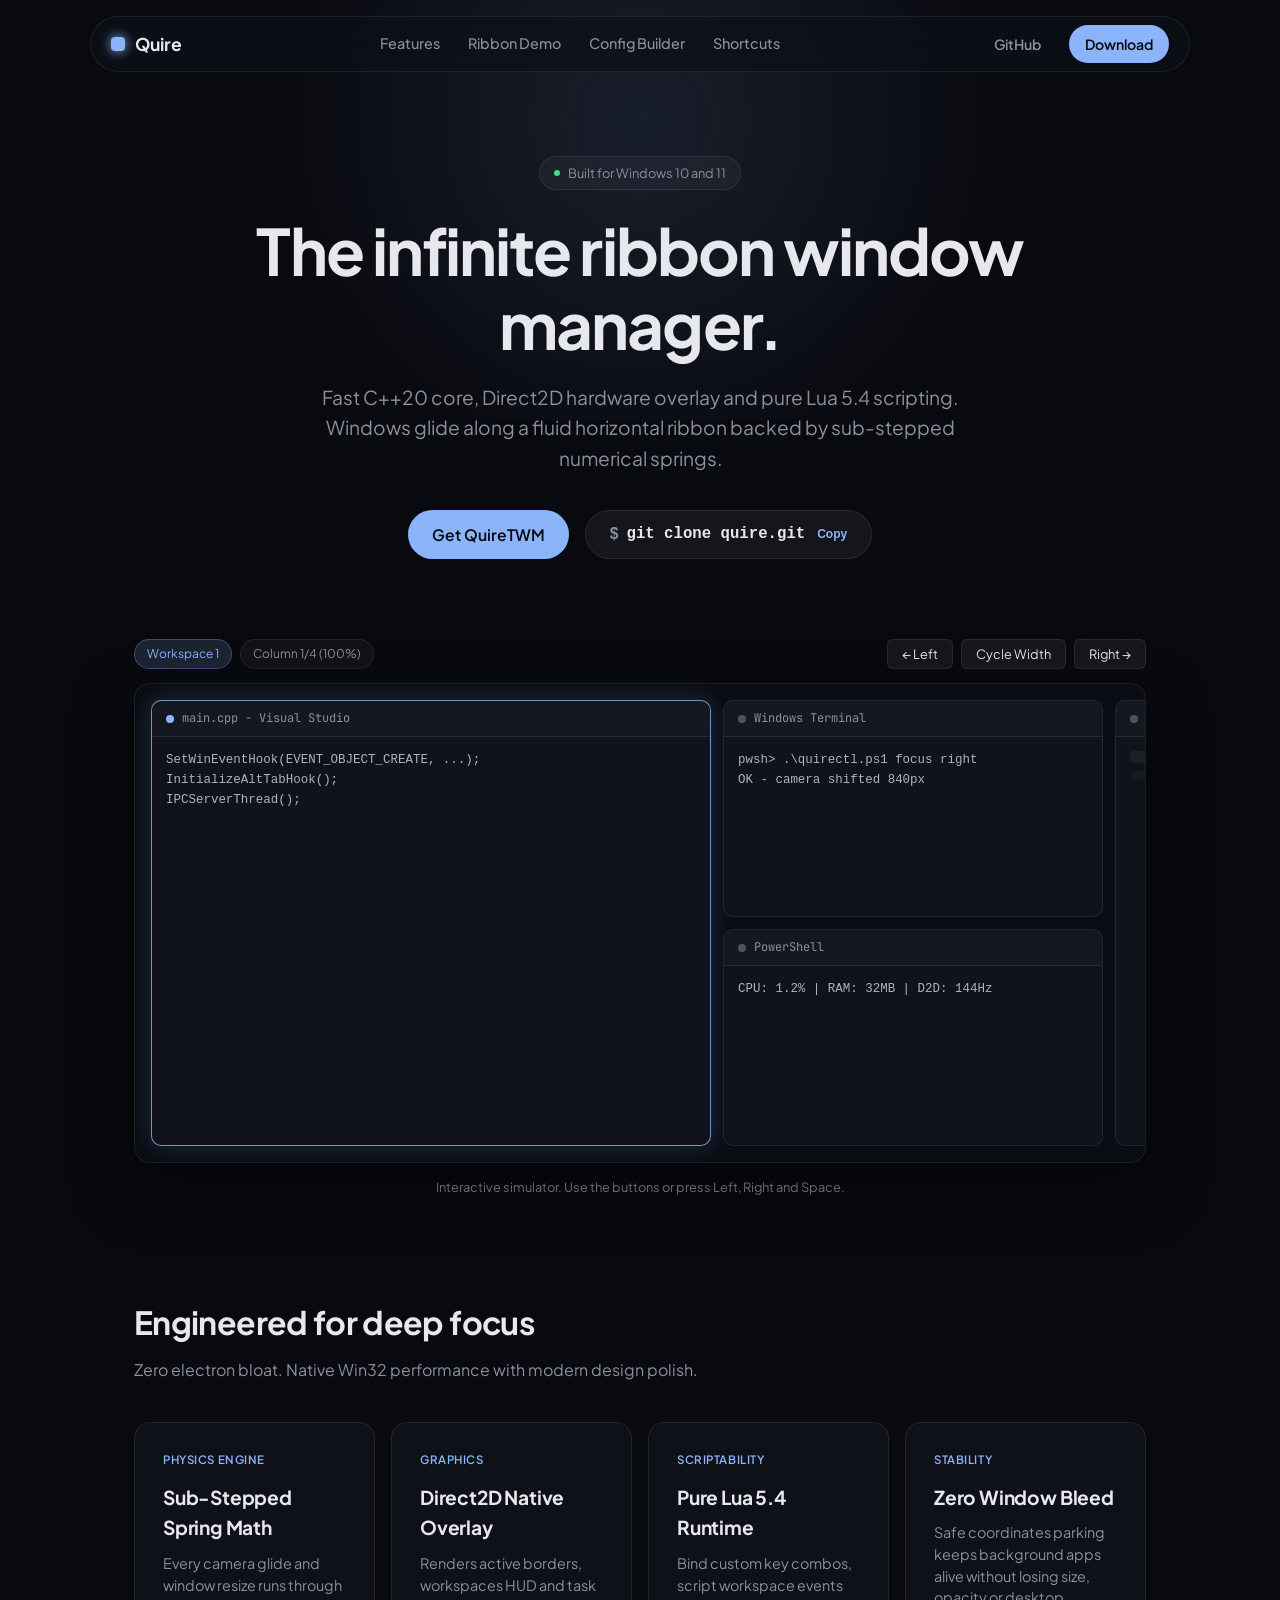
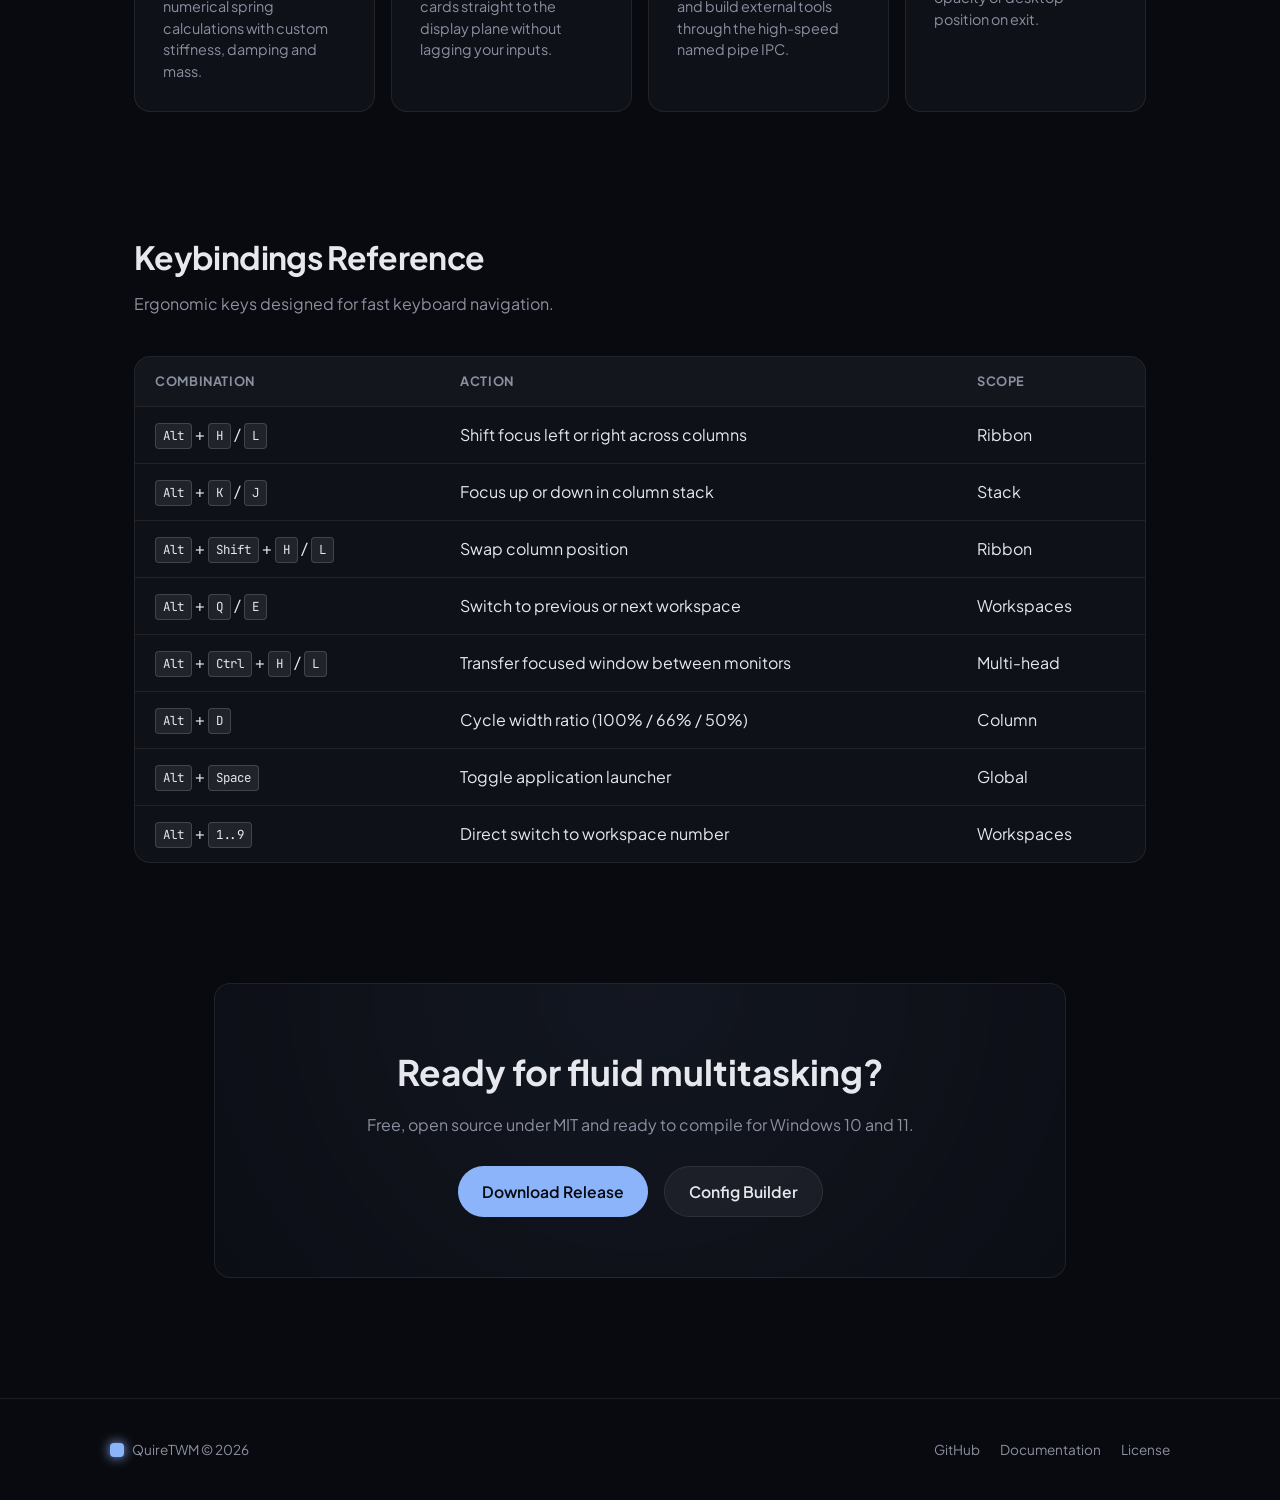
==== commit 13064db7: "returns 2" ====
--- a/index.html
+++ b/index.html
@@ -3,315 +3,264 @@
 <head>
   <meta charset="UTF-8">
   <meta name="viewport" content="width=device-width, initial-scale=1.0">
-  <title>QuireTWM | Ribbon Tiling Engine for Windows</title>
+  <title>QuireTWM - Scrollable Tiling for Windows</title>
   <link rel="stylesheet" href="style.css">
   <link rel="preconnect" href="https://fonts.googleapis.com">
   <link rel="preconnect" href="https://fonts.gstatic.com" crossorigin>
-  <link href="https://fonts.googleapis.com/css2?family=Plus+Jakarta+Sans:wght@400;500;600;700&family=JetBrains+Mono:wght@400;500;600&display=swap" rel="stylesheet">
+  <link href="https://fonts.googleapis.com/css2?family=Plus+Jakarta+Sans:wght@400;500;600;700&family=JetBrains+Mono:wght@400;500&display=swap" rel="stylesheet">
 </head>
 <body>
-  <div class="glow-surface"></div>
-
-  <header class="nav-shell">
+  <div class="ambient-glow"></div>
+
+  <header class="nav-wrapper">
     <nav class="nav-bar">
-      <div class="brand">
-        <span class="brand-glyph"></span>
-        <span class="brand-title">QuireTWM</span>
-        <span class="brand-tag">v1.4</span>
+      <div class="logo">
+        <span class="logo-mark"></span>
+        <span class="logo-text">Quire</span>
       </div>
       <div class="nav-links">
-        <a href="#features">Architecture</a>
-        <a href="#demo">Live Sandbox</a>
-        <a href="page2.html">Config Studio</a>
-        <a href="#shortcuts">Keymap</a>
+        <a href="#features">Features</a>
+        <a href="#demo">Ribbon Demo</a>
+        <a href="configgen.html">Config Builder</a>
+        <a href="#shortcuts">Shortcuts</a>
       </div>
       <div class="nav-actions">
-        <a href="https://github.com/ewasion137/QuireTWM" target="_blank" class="btn btn-ghost">Source</a>
-        <a href="https://github.com/ewasion137/QuireTWM/releases" class="btn btn-primary">Download x64</a>
+        <a href="https://github.com/ewasion137/QuireTWM" target="_blank" class="btn btn-ghost">GitHub</a>
+        <a href="https://github.com/ewasion137/QuireTWM/releases/" class="btn btn-primary">Download</a>
       </div>
     </nav>
   </header>
 
   <main>
     <section class="hero">
-      <div class="telemetry-pill">
-        <span class="telemetry-dot"></span>
-        <span>Win32 Native &bull; C++20 Core &bull; Lua 5.4</span>
+      <div class="badge">
+        <span class="badge-dot"></span>
+        <span>Built for Windows 10 and 11</span>
       </div>
       <h1 class="hero-title">
-        The infinite horizontal ribbon window manager.
+        The infinite ribbon window manager.
       </h1>
       <p class="hero-desc">
-        Direct2D hardware acceleration, numerical sub-stepped springs and zero memory bloat. Windows glide on an uninterrupted spatial workspace.
+        Fast C++20 core, Direct2D hardware overlay and pure Lua 5.4 scripting. Windows glide along a fluid horizontal ribbon backed by sub-stepped numerical springs.
       </p>
-      <div class="hero-actions">
-        <a href="https://github.com/ewasion137/QuireTWM/releases" class="btn btn-primary btn-lg">Install QuireTWM</a>
-        <button class="btn btn-secondary btn-lg copy-btn" data-copy="git clone https://github.com/ewasion137/QuireTWM.git">
-          <span class="mono-prefix">$</span>
+      <div class="hero-cta">
+        <a href="#download" class="btn btn-primary btn-large">Get QuireTWM</a>
+        <button class="btn btn-secondary btn-large copy-btn" data-copy="git clone https://github.com/ewasion137/QuireTWM.git">
+          <span class="cmd-icon">$</span>
           <code>git clone quire.git</code>
-          <span class="copy-tag">Copy</span>
+          <span class="copy-status">Copy</span>
         </button>
       </div>
     </section>
 
-    <section id="demo" class="demo-wrap">
-      <div class="panel-bar">
-        <div class="panel-left">
-          <div class="tab-indicator">
-            <span class="tab-dot active"></span>
-            <span class="mono">WORKSPACE 1</span>
-          </div>
-          <div class="telemetry-chip" id="cam-telemetry">
-            OFFSET: <span id="stat-offset">0px</span> | COLUMN: <span id="stat-col">1/4</span> | RATIO: <span id="stat-ratio">100%</span>
-          </div>
-        </div>
-        <div class="panel-right">
-          <button class="sim-pill" id="sim-prev">&larr; Alt+H</button>
-          <button class="sim-pill" id="sim-cycle">Preset (Alt+D)</button>
-          <button class="sim-pill" id="sim-next">Alt+L &rarr;</button>
-          <button class="sim-pill special" id="sim-scratch">Scratchpad (~)</button>
-          <button class="sim-pill special" id="sim-launcher">Launcher (Space)</button>
-        </div>
-      </div>
-
-      <div class="stage-frame" id="stage">
-        <div class="scratchpad-overlay" id="sim-scratchpad-panel">
-          <div class="window-bar">
-            <span class="dot-btn red"></span>
-            <span class="dot-btn yellow"></span>
-            <span class="dot-btn green"></span>
-            <span class="bar-title">alacritty &mdash; scratchpad terminal</span>
-          </div>
-          <div class="window-content terminal-font">
-            <div class="term-line"><span class="term-user">quire@engine</span>:<span class="term-dir">~</span>$ quirectl status</div>
-            <div class="term-line text-dim">Rendering pipeline: Direct2D 1.1 Hardware Target</div>
-            <div class="term-line text-dim">Active monitors: 1 (2560x1440 @ 165Hz)</div>
-            <div class="term-line"><span class="term-user">quire@engine</span>:<span class="term-dir">~</span>$ <span class="term-cursor"></span></div>
-          </div>
-        </div>
-
-        <div class="launcher-overlay" id="sim-launcher-panel">
-          <div class="launcher-search">
-            <span class="mono-prefix">&gt;</span>
-            <input type="text" id="launcher-filter" placeholder="Search executable or command..." readonly value="Windows Terminal">
-          </div>
-          <div class="launcher-results">
-            <div class="launcher-item active"><span class="item-title">Windows Terminal</span><span class="item-path">wt.exe</span></div>
-            <div class="launcher-item"><span class="item-title">Visual Studio Code</span><span class="item-path">code.exe</span></div>
-            <div class="launcher-item"><span class="item-title">Neovim Core</span><span class="item-path">nvim.exe</span></div>
-          </div>
-        </div>
-
-        <div class="track" id="track">
-          <div class="col col-lg" data-col="1">
-            <div class="window-box active">
-              <div class="window-bar">
-                <span class="dot-status"></span>
-                <span class="bar-title">main.cpp &mdash; QuireTWM Core</span>
-              </div>
-              <div class="window-content">
-                <pre class="code-view"><code>SetProcessDpiAwarenessContext(DPI_AWARENESS_CONTEXT_PER_MONITOR_AWARE_V2);
-SetWinEventHook(EVENT_OBJECT_CREATE, EVENT_OBJECT_NAMECHANGE, ...);
-std::thread(IPCServerThread).detach();
-std::thread(ConfigWatcherThread, configDir).detach();</code></pre>
-              </div>
-            </div>
-          </div>
-
-          <div class="col col-md" data-col="2">
-            <div class="window-box">
-              <div class="window-bar">
-                <span class="dot-status"></span>
-                <span class="bar-title">quirectl &mdash; PowerShell 7</span>
-              </div>
-              <div class="window-content">
-                <pre class="code-view"><code>PS &gt; .\quirectl.ps1 focus right
-Camera target shifted to offset 1240px
-Sub-stepped springs resolved in 14.2ms</code></pre>
-              </div>
-            </div>
-            <div class="window-box">
-              <div class="window-bar">
-                <span class="dot-status"></span>
-                <span class="bar-title">Resource Telemetry</span>
-              </div>
-              <div class="window-content">
-                <div class="stat-grid">
-                  <div class="stat-card">
-                    <span class="stat-label">CPU CORE</span>
-                    <span class="stat-val">0.4%</span>
-                  </div>
-                  <div class="stat-card">
-                    <span class="stat-label">RAM USAGE</span>
-                    <span class="stat-val">18.4 MB</span>
-                  </div>
-                  <div class="stat-card">
-                    <span class="stat-label">D2D FPS</span>
-                    <span class="stat-val">165 Hz</span>
-                  </div>
-                </div>
-              </div>
-            </div>
-          </div>
-
-          <div class="col col-md" data-col="3">
-            <div class="window-box">
-              <div class="window-bar">
-                <span class="dot-status"></span>
-                <span class="bar-title">discord &mdash; engineering</span>
-              </div>
-              <div class="window-content layout-skel">
-                <div class="skel-row">
-                  <div class="skel-avatar"></div>
-                  <div class="skel-lines">
-                    <div class="skel-bar w-50"></div>
-                    <div class="skel-bar w-80"></div>
-                  </div>
-                </div>
-                <div class="skel-row">
-                  <div class="skel-avatar"></div>
-                  <div class="skel-lines">
-                    <div class="skel-bar w-40"></div>
-                    <div class="skel-bar w-60"></div>
-                  </div>
-                </div>
-              </div>
-            </div>
-          </div>
-
-          <div class="col col-lg" data-col="4">
-            <div class="window-box">
-              <div class="window-bar">
-                <span class="dot-status"></span>
-                <span class="bar-title">Edge DevTools &mdash; Trace Profiler</span>
-              </div>
-              <div class="window-content">
-                <div class="canvas-chart">
-                  <div class="chart-col h-40"></div>
-                  <div class="chart-col h-60"></div>
-                  <div class="chart-col h-50"></div>
-                  <div class="chart-col h-90"></div>
-                  <div class="chart-col h-70"></div>
-                  <div class="chart-col h-30"></div>
-                  <div class="chart-col h-80"></div>
-                </div>
-              </div>
-            </div>
-          </div>
-        </div>
-      </div>
-      <div class="stage-footer">
-        <span>Click columns or use Alt+H / Alt+L to glide. Drag ribbon with mouse pointer to scrub.</span>
-      </div>
-    </section>
-
-    <section id="features" class="grid-section">
-      <div class="section-title">
-        <h2>Engineered for Deep Multitasking</h2>
-        <p>Direct Win32 APIs, sub-stepped physics integration and hardware-composited HUD.</p>
-      </div>
-
-      <div class="bento">
-        <div class="card">
-          <div class="card-head">
-            <span class="card-kicker">PHYSICS KINEMATICS</span>
-            <h3>Sub-Stepped Spring Solver</h3>
-          </div>
-          <p>Numerical 4-step Euler integration executes per frame. Zero sudden teleports, zero dropped frames on high-refresh panels.</p>
-        </div>
-
-        <div class="card">
-          <div class="card-head">
-            <span class="card-kicker">DIRECTX ENGINE</span>
+    <section id="demo" class="demo-section">
+      <div class="demo-header">
+        <div class="demo-status">
+          <span class="pill pill-active">Workspace 1</span>
+          <span class="pill" id="viewport-stats">Column 2/4 (66%)</span>
+        </div>
+        <div class="demo-controls">
+          <button class="sim-btn" id="btn-left">&larr; Left</button>
+          <button class="sim-btn" id="btn-preset">Cycle Width</button>
+          <button class="sim-btn" id="btn-right">Right &rarr;</button>
+        </div>
+      </div>
+
+      <div class="viewport-stage" id="stage">
+        <div class="ribbon-track" id="track">
+          <div class="column col-large" data-col="1">
+            <div class="win-card active">
+              <div class="card-bar">
+                <span class="win-dot"></span>
+                <span class="card-title">main.cpp - Visual Studio</span>
+              </div>
+              <div class="card-body">
+                <pre><code>SetWinEventHook(EVENT_OBJECT_CREATE, ...);
+InitializeAltTabHook();
+IPCServerThread();</code></pre>
+              </div>
+            </div>
+          </div>
+
+          <div class="column col-medium" data-col="2">
+            <div class="win-card">
+              <div class="card-bar">
+                <span class="win-dot"></span>
+                <span class="card-title">Windows Terminal</span>
+              </div>
+              <div class="card-body">
+                <pre><code>pwsh> .\quirectl.ps1 focus right
+OK - camera shifted 840px</code></pre>
+              </div>
+            </div>
+            <div class="win-card">
+              <div class="card-bar">
+                <span class="win-dot"></span>
+                <span class="card-title">PowerShell</span>
+              </div>
+              <div class="card-body">
+                <pre><code>CPU: 1.2% | RAM: 32MB | D2D: 144Hz</code></pre>
+              </div>
+            </div>
+          </div>
+
+          <div class="column col-medium" data-col="3">
+            <div class="win-card">
+              <div class="card-bar">
+                <span class="win-dot"></span>
+                <span class="card-title">Discord</span>
+              </div>
+              <div class="card-body">
+                <div class="skeleton-block"></div>
+                <div class="skeleton-line"></div>
+              </div>
+            </div>
+          </div>
+
+          <div class="column col-large" data-col="4">
+            <div class="win-card">
+              <div class="card-bar">
+                <span class="win-dot"></span>
+                <span class="card-title">Edge DevTools</span>
+              </div>
+              <div class="card-body">
+                <div class="skeleton-grid"></div>
+              </div>
+            </div>
+          </div>
+        </div>
+      </div>
+      <p class="demo-tip">Interactive simulator. Use the buttons or press Left, Right and Space.</p>
+    </section>
+
+    <section id="features" class="features-section">
+      <div class="section-heading">
+        <h2>Engineered for deep focus</h2>
+        <p>Zero electron bloat. Native Win32 performance with modern design polish.</p>
+      </div>
+
+      <div class="bento-grid">
+        <div class="bento-card spotlight-card">
+          <div class="card-content">
+            <div class="bento-tag">Physics Engine</div>
+            <h3>Sub-Stepped Spring Math</h3>
+            <p>Every camera glide and window resize runs through numerical spring calculations with custom stiffness, damping and mass.</p>
+          </div>
+        </div>
+
+        <div class="bento-card spotlight-card">
+          <div class="card-content">
+            <div class="bento-tag">Graphics</div>
             <h3>Direct2D Native Overlay</h3>
-            <p>Borders, idle glow states, Alt+Tab previews and launchers are hardware rendered via DirectWrite and Direct2D surfaces.</p>
-          </div>
-        </div>
-
-        <div class="card">
-          <div class="card-head">
-            <span class="card-kicker">EXTENSIBILITY</span>
+            <p>Renders active borders, workspaces HUD and task cards straight to the display plane without lagging your inputs.</p>
+          </div>
+        </div>
+
+        <div class="bento-card spotlight-card">
+          <div class="card-content">
+            <div class="bento-tag">Scriptability</div>
             <h3>Pure Lua 5.4 Runtime</h3>
-            <p>Hotkeys, layout logic, custom window hooks and launcher scripts execute in a sandbox with instant file-watcher reloading.</p>
-          </div>
-        </div>
-
-        <div class="card">
-          <div class="card-head">
-            <span class="card-kicker">PROCESS SAFETY</span>
-            <h3>Coordinate Parking</h3>
-            <p>Offscreen clients are cloaked with DwmSetWindowAttribute and safely restored on exit without corrupting window coordinates.</p>
-          </div>
-        </div>
-      </div>
-    </section>
-
-    <section id="shortcuts" class="table-section">
-      <div class="section-title">
-        <h2>Ergonomic Keybindings</h2>
-        <p>Low-latency navigation bindings pre-configured in config.lua</p>
-      </div>
-
-      <div class="table-box">
-        <table class="key-table">
+            <p>Bind custom key combos, script workspace events and build external tools through the high-speed named pipe IPC.</p>
+          </div>
+        </div>
+
+        <div class="bento-card spotlight-card">
+          <div class="card-content">
+            <div class="bento-tag">Stability</div>
+            <h3>Zero Window Bleed</h3>
+            <p>Safe coordinates parking keeps background apps alive without losing size, opacity or desktop position on exit.</p>
+          </div>
+        </div>
+      </div>
+    </section>
+
+    <section id="shortcuts" class="shortcuts-section">
+      <div class="section-heading">
+        <h2>Keybindings Reference</h2>
+        <p>Ergonomic keys designed for fast keyboard navigation.</p>
+      </div>
+
+      <div class="table-wrap">
+        <table class="keys-table">
           <thead>
             <tr>
-              <th>BIND</th>
-              <th>ACTION</th>
-              <th>SUBSYSTEM</th>
+              <th>Combination</th>
+              <th>Action</th>
+              <th>Scope</th>
             </tr>
           </thead>
-          <tbody>
+        <tbody>
             <tr>
               <td><kbd>Alt</kbd> + <kbd>H</kbd> / <kbd>L</kbd></td>
-              <td>Glide camera to left / right column</td>
-              <td>Camera Ribbon</td>
+              <td>Shift focus left or right across columns</td>
+              <td>Ribbon</td>
             </tr>
             <tr>
               <td><kbd>Alt</kbd> + <kbd>K</kbd> / <kbd>J</kbd></td>
-              <td>Cycle window focus within active column stack</td>
-              <td>Stack Engine</td>
+              <td>Focus up or down in column stack</td>
+              <td>Stack</td>
             </tr>
             <tr>
               <td><kbd>Alt</kbd> + <kbd>Shift</kbd> + <kbd>H</kbd> / <kbd>L</kbd></td>
-              <td>Swap column order horizontally</td>
-              <td>Ribbon Topology</td>
+              <td>Swap column position</td>
+              <td>Ribbon</td>
+            </tr>
+            <tr>
+              <td><kbd>Alt</kbd> + <kbd>Q</kbd> / <kbd>E</kbd></td>
+              <td>Switch to previous or next workspace</td>
+              <td>Workspaces</td>
+            </tr>
+            <tr>
+              <td><kbd>Alt</kbd> + <kbd>Ctrl</kbd> + <kbd>H</kbd> / <kbd>L</kbd></td>
+              <td>Transfer focused window between monitors</td>
+              <td>Multi-head</td>
             </tr>
             <tr>
               <td><kbd>Alt</kbd> + <kbd>D</kbd></td>
-              <td>Cycle width ratio: 100% &bull; 66% &bull; 50%</td>
-              <td>Viewport Resizer</td>
-            </tr>
-            <tr>
-              <td><kbd>Alt</kbd> + <kbd>~</kbd></td>
-              <td>Toggle drop-down scratchpad terminal</td>
-              <td>Scratchpad</td>
+              <td>Cycle width ratio (100% / 66% / 50%)</td>
+              <td>Column</td>
             </tr>
             <tr>
               <td><kbd>Alt</kbd> + <kbd>Space</kbd></td>
-              <td>Spawn native application launcher</td>
-              <td>Launcher</td>
+              <td>Toggle application launcher</td>
+              <td>Global</td>
+            </tr>
+            <tr>
+              <td><kbd>Alt</kbd> + <kbd>1..9</kbd></td>
+              <td>Direct switch to workspace number</td>
+              <td>Workspaces</td>
             </tr>
           </tbody>
         </table>
       </div>
     </section>
+
+    <section id="download" class="download-section">
+      <div class="download-card spotlight-card">
+        <h2>Ready for fluid multitasking?</h2>
+        <p>Free, open source under MIT and ready to compile for Windows 10 and 11.</p>
+        <div class="download-buttons">
+          <a href="https://github.com/ewasion137/QuireTWM/releases" class="btn btn-primary btn-large">Download Release</a>
+          <a href="configgen.html" class="btn btn-secondary btn-large">Config Builder</a>
+        </div>
+      </div>
+    </section>
   </main>
 
-  <footer class="site-footer">
-    <div class="footer-inner">
-      <div class="footer-left">
-        <span class="brand-glyph"></span>
-        <span>QuireTWM &bull; Built with C++20 and Lua</span>
+  <footer class="footer">
+    <div class="footer-body">
+      <div class="footer-brand">
+        <span class="logo-mark"></span>
+        <span>QuireTWM &copy; 2026</span>
       </div>
       <div class="footer-links">
         <a href="https://github.com/ewasion137/QuireTWM">GitHub</a>
-        <a href="page2.html">Config Studio</a>
-        <a href="https://github.com/ewasion137/QuireTWM/blob/main/LICENSE">MIT License</a>
+        <a href="configgen.html">Documentation</a>
+        <a href="#">License</a>
       </div>
     </div>
   </footer>
 
   <script src="web.js"></script>
 </body>
-</html>
+</html>
--- a/style.css
+++ b/style.css
@@ -1,13 +1,16 @@
 :root {
-  --bg: #07080c;
-  --bg-card: rgba(13, 15, 22, 0.75);
+  --bg: #090a0f;
+  --bg-card: rgba(18, 20, 29, 0.75);
+  --bg-card-hover: rgba(26, 29, 43, 0.85);
   --border: rgba(255, 255, 255, 0.08);
-  --border-focus: #8bb4fa;
+  --border-focus: rgba(138, 180, 250, 0.8);
   --accent: #8bb4fa;
-  --accent-glow: rgba(139, 180, 250, 0.25);
+  --accent-dim: rgba(139, 180, 250, 0.15);
   --text: #e6e8ee;
-  --text-muted: #7d8496;
-  --radius: 12px;
+  --text-muted: #8b90a0;
+  --radius-lg: 16px;
+  --radius-md: 10px;
+  --radius-sm: 6px;
   --font-sans: 'Plus Jakarta Sans', -apple-system, BlinkMacSystemFont, sans-serif;
   --font-mono: 'JetBrains Mono', monospace;
 }
@@ -18,34 +21,40 @@
   padding: 0;
 }
 
+html {
+  scroll-behavior: smooth;
+  background-color: var(--bg);
+  color: var(--text);
+  font-family: var(--font-sans);
+  font-size: 16px;
+  line-height: 1.6;
+}
+
 body {
-  background-color: var(--bg);
-  color: var(--text);
-  font-family: var(--font-sans);
+  position: relative;
   min-height: 100vh;
   overflow-x: hidden;
-  -webkit-font-smoothing: antialiased;
-}
-
-.glow-surface {
+}
+
+.ambient-glow {
   position: fixed;
-  top: -160px;
+  top: -20vh;
   left: 50%;
   transform: translateX(-50%);
   width: 900px;
-  height: 480px;
-  background: radial-gradient(circle, rgba(139, 180, 250, 0.12) 0%, transparent 70%);
+  height: 600px;
+  background: radial-gradient(circle, rgba(139, 180, 250, 0.12) 0%, rgba(9, 10, 15, 0) 70%);
+  z-index: -1;
   pointer-events: none;
-  z-index: 0;
-}
-
-.nav-shell {
+}
+
+.nav-wrapper {
   position: sticky;
-  top: 14px;
+  top: 16px;
   z-index: 100;
   display: flex;
   justify-content: center;
-  padding: 0 20px;
+  padding: 0 24px;
 }
 
 .nav-bar {
@@ -53,63 +62,41 @@
   align-items: center;
   justify-content: space-between;
   width: 100%;
-  max-width: 1140px;
-  height: 52px;
-  padding: 0 16px;
-  background: rgba(12, 14, 20, 0.85);
+  max-width: 1100px;
+  height: 56px;
+  padding: 0 20px;
+  background: rgba(14, 16, 24, 0.7);
   backdrop-filter: blur(16px);
   -webkit-backdrop-filter: blur(16px);
   border: 1px solid var(--border);
   border-radius: 9999px;
 }
 
-.brand {
-  display: flex;
-  align-items: center;
-  gap: 8px;
-}
-
-.brand-link {
-  display: flex;
-  align-items: center;
-  gap: 8px;
+.logo {
+  display: flex;
+  align-items: center;
+  gap: 10px;
+  font-weight: 700;
+  font-size: 1.1rem;
+}
+
+.logo-mark {
+  width: 14px;
+  height: 14px;
+  border-radius: 4px;
+  background: var(--accent);
+  box-shadow: 0 0 12px var(--accent);
+}
+
+.nav-links {
+  display: flex;
+  gap: 28px;
+}
+
+.nav-links a {
+  color: var(--text-muted);
   text-decoration: none;
-  color: var(--text);
-}
-
-.brand-glyph {
-  width: 10px;
-  height: 10px;
-  border-radius: 2px;
-  background: var(--accent);
-  box-shadow: 0 0 10px var(--accent);
-}
-
-.brand-title {
-  font-weight: 700;
-  font-size: 0.95rem;
-  letter-spacing: -0.01em;
-}
-
-.brand-tag {
-  font-family: var(--font-mono);
-  font-size: 0.7rem;
-  padding: 2px 6px;
-  background: rgba(255, 255, 255, 0.05);
-  border: 1px solid var(--border);
-  border-radius: 9999px;
-  color: var(--text-muted);
-}
-
-.nav-links {
-  display: flex;
-  gap: 24px;
-}
-
-.nav-links a {
-  color: var(--text-muted);
-  text-decoration: none;
-  font-size: 0.85rem;
+  font-size: 0.9rem;
   font-weight: 500;
   transition: color 0.15s ease;
 }
@@ -121,32 +108,31 @@
 .nav-actions {
   display: flex;
   align-items: center;
-  gap: 10px;
+  gap: 12px;
 }
 
 .btn {
   display: inline-flex;
   align-items: center;
-  justify-content: center;
-  gap: 6px;
-  padding: 7px 16px;
-  font-size: 0.82rem;
+  gap: 8px;
+  padding: 8px 16px;
+  font-size: 0.88rem;
   font-weight: 600;
   border-radius: 9999px;
   text-decoration: none;
+  cursor: pointer;
   border: none;
-  cursor: pointer;
   transition: all 0.2s cubic-bezier(0.16, 1, 0.3, 1);
 }
 
 .btn-primary {
   background: var(--accent);
-  color: #05070a;
+  color: #06080d;
 }
 
 .btn-primary:hover {
   opacity: 0.92;
-  box-shadow: 0 0 16px var(--accent-glow);
+  box-shadow: 0 0 20px rgba(139, 180, 250, 0.4);
 }
 
 .btn-secondary {
@@ -156,8 +142,8 @@
 }
 
 .btn-secondary:hover {
-  background: rgba(255, 255, 255, 0.1);
-  border-color: rgba(255, 255, 255, 0.18);
+  background: rgba(255, 255, 255, 0.09);
+  border-color: rgba(255, 255, 255, 0.2);
 }
 
 .btn-ghost {
@@ -169,577 +155,461 @@
   color: var(--text);
 }
 
-.btn-lg {
-  padding: 10px 22px;
-  font-size: 0.92rem;
+.btn-large {
+  padding: 12px 24px;
+  font-size: 0.98rem;
 }
 
 .hero {
-  max-width: 840px;
+  display: flex;
+  flex-direction: column;
+  align-items: center;
+  text-align: center;
+  padding: 100px 24px 60px;
+  max-width: 860px;
   margin: 0 auto;
-  padding: 80px 24px 40px;
-  text-align: center;
-}
-
-.telemetry-pill {
+}
+
+.badge {
   display: inline-flex;
   align-items: center;
   gap: 8px;
-  padding: 5px 12px;
+  padding: 6px 14px;
   border-radius: 9999px;
-  background: rgba(255, 255, 255, 0.03);
-  border: 1px solid var(--border);
-  font-family: var(--font-mono);
-  font-size: 0.74rem;
-  color: var(--text-muted);
-  margin-bottom: 22px;
-}
-
-.telemetry-dot {
+  background: rgba(255, 255, 255, 0.04);
+  border: 1px solid var(--border);
+  font-size: 0.8rem;
+  color: var(--text-muted);
+  margin-bottom: 24px;
+}
+
+.badge-dot {
   width: 6px;
   height: 6px;
   border-radius: 50%;
   background: #4ade80;
-  box-shadow: 0 0 8px #4ade80;
 }
 
 .hero-title {
-  font-size: clamp(2.2rem, 5vw, 3.8rem);
+  font-size: clamp(2.4rem, 5vw, 4.2rem);
   font-weight: 700;
   line-height: 1.15;
   letter-spacing: -0.03em;
-  margin-bottom: 18px;
+  margin-bottom: 20px;
 }
 
 .hero-desc {
-  font-size: 1.05rem;
-  color: var(--text-muted);
-  line-height: 1.6;
-  max-width: 620px;
-  margin: 0 auto 32px;
-}
-
-.hero-actions {
-  display: flex;
+  font-size: clamp(1rem, 2vw, 1.2rem);
+  color: var(--text-muted);
+  max-width: 640px;
+  margin-bottom: 36px;
+}
+
+.hero-cta {
+  display: flex;
+  gap: 16px;
+  flex-wrap: wrap;
   justify-content: center;
-  gap: 14px;
-  flex-wrap: wrap;
-}
-
-.mono-prefix {
-  color: var(--text-muted);
-  font-family: var(--font-mono);
-}
-
-.copy-tag {
-  font-size: 0.72rem;
+}
+
+.cmd-icon {
+  color: var(--text-muted);
+}
+
+.copy-status {
+  font-size: 0.75rem;
   color: var(--accent);
   margin-left: 4px;
 }
 
-.demo-wrap {
-  max-width: 1140px;
-  margin: 30px auto 90px;
+.demo-section {
+  max-width: 1060px;
+  margin: 20px auto 100px;
   padding: 0 24px;
 }
 
-.panel-bar {
+.demo-header {
   display: flex;
   justify-content: space-between;
   align-items: center;
-  padding: 10px 14px;
-  background: rgba(16, 18, 27, 0.85);
-  border: 1px solid var(--border);
-  border-bottom: none;
-  border-radius: var(--radius) var(--radius) 0 0;
-}
-
-.panel-left {
-  display: flex;
-  align-items: center;
-  gap: 16px;
-}
-
-.tab-indicator {
-  display: flex;
-  align-items: center;
-  gap: 6px;
-  font-size: 0.74rem;
-  color: var(--text);
-  font-family: var(--font-mono);
-}
-
-.tab-dot {
-  width: 6px;
-  height: 6px;
-  border-radius: 50%;
-  background: var(--text-muted);
-}
-
-.tab-dot.active {
-  background: var(--accent);
-  box-shadow: 0 0 6px var(--accent);
-}
-
-.telemetry-chip {
-  font-family: var(--font-mono);
-  font-size: 0.72rem;
-  color: var(--text-muted);
-}
-
-.telemetry-chip span {
-  color: var(--text);
-}
-
-.panel-right {
-  display: flex;
-  gap: 6px;
-}
-
-.sim-pill {
+  margin-bottom: 14px;
+}
+
+.demo-status {
+  display: flex;
+  gap: 8px;
+}
+
+.pill {
+  padding: 4px 12px;
   background: rgba(255, 255, 255, 0.04);
   border: 1px solid var(--border);
-  color: var(--text-muted);
-  padding: 5px 10px;
-  border-radius: 6px;
-  font-family: var(--font-mono);
-  font-size: 0.72rem;
+  border-radius: 9999px;
+  font-size: 0.75rem;
+  color: var(--text-muted);
+}
+
+.pill-active {
+  color: var(--accent);
+  background: var(--accent-dim);
+  border-color: rgba(139, 180, 250, 0.3);
+}
+
+.demo-controls {
+  display: flex;
+  gap: 8px;
+}
+
+.sim-btn {
+  background: rgba(255, 255, 255, 0.06);
+  border: 1px solid var(--border);
+  color: var(--text);
+  padding: 6px 14px;
+  border-radius: var(--radius-sm);
+  font-size: 0.8rem;
+  font-family: var(--font-sans);
   cursor: pointer;
   transition: all 0.15s ease;
 }
 
-.sim-pill:hover {
-  background: rgba(255, 255, 255, 0.09);
-  color: var(--text);
-}
-
-.sim-pill.special {
-  border-color: rgba(139, 180, 250, 0.3);
-  color: var(--accent);
-}
-
-.stage-frame {
+.sim-btn:hover {
+  background: rgba(255, 255, 255, 0.12);
+  border-color: rgba(255, 255, 255, 0.2);
+}
+
+.viewport-stage {
   position: relative;
   width: 100%;
-  height: 460px;
-  background: #040508;
-  border: 1px solid var(--border);
-  border-radius: 0 0 var(--radius) var(--radius);
+  height: 480px;
+  background: rgba(12, 14, 20, 0.8);
+  border: 1px solid var(--border);
+  border-radius: var(--radius-lg);
   overflow: hidden;
-}
-
-.track {
+  box-shadow: 0 24px 60px rgba(0, 0, 0, 0.5);
+}
+
+.ribbon-track {
   display: flex;
   height: 100%;
-  padding: 14px;
-  gap: 10px;
+  padding: 16px;
+  gap: 12px;
   position: absolute;
   top: 0;
   left: 0;
   will-change: transform;
 }
 
-.col {
+.column {
   display: flex;
   flex-direction: column;
-  gap: 10px;
+  gap: 12px;
   height: 100%;
-  cursor: pointer;
-  transition: width 0.25s cubic-bezier(0.16, 1, 0.3, 1);
-}
-
-.col-lg { width: 520px; }
-.col-md { width: 360px; }
-.col-sm { width: 280px; }
-
-.window-box {
+  transition: width 0.3s cubic-bezier(0.16, 1, 0.3, 1);
+}
+
+.col-large { width: 560px; }
+.col-medium { width: 380px; }
+.col-half { width: 320px; }
+
+.win-card {
   flex: 1;
-  background: rgba(14, 16, 24, 0.95);
-  border: 1px solid var(--border);
-  border-radius: 8px;
+  background: rgba(18, 21, 31, 0.9);
+  border: 1px solid var(--border);
+  border-radius: var(--radius-md);
   display: flex;
   flex-direction: column;
   overflow: hidden;
+  position: relative;
   transition: border-color 0.2s ease, box-shadow 0.2s ease;
 }
 
-.window-box.active {
+.win-card.active {
   border-color: var(--border-focus);
-  box-shadow: 0 0 20px rgba(139, 180, 250, 0.2);
-}
-
-.window-bar {
+  box-shadow: 0 0 24px rgba(139, 180, 250, 0.18);
+}
+
+.card-bar {
   display: flex;
   align-items: center;
   gap: 8px;
-  padding: 8px 12px;
+  padding: 8px 14px;
   background: rgba(255, 255, 255, 0.02);
   border-bottom: 1px solid var(--border);
 }
 
-.dot-status {
-  width: 7px;
-  height: 7px;
-  border-radius: 50%;
-  background: var(--text-muted);
-  opacity: 0.4;
-}
-
-.window-box.active .dot-status {
-  background: var(--accent);
-  opacity: 1;
-  box-shadow: 0 0 6px var(--accent);
-}
-
-.dot-btn {
+.win-dot {
   width: 8px;
   height: 8px;
   border-radius: 50%;
-}
-.dot-btn.red { background: #ff5f56; }
-.dot-btn.yellow { background: #ffbd2e; }
-.dot-btn.green { background: #27c93f; }
-
-.bar-title {
+  background: var(--text-muted);
+  opacity: 0.5;
+}
+
+.win-card.active .win-dot {
+  background: var(--accent);
+  opacity: 1;
+}
+
+.card-title {
+  font-size: 0.75rem;
+  color: var(--text-muted);
   font-family: var(--font-mono);
-  font-size: 0.72rem;
-  color: var(--text-muted);
-}
-
-.window-content {
+}
+
+.card-body {
   padding: 14px;
+  font-family: var(--font-mono);
+  font-size: 0.78rem;
+  color: #adb2c4;
+  overflow: hidden;
   flex: 1;
-  overflow: hidden;
-  display: flex;
-  flex-direction: column;
-}
-
-.code-view {
-  font-family: var(--font-mono);
-  font-size: 0.76rem;
-  line-height: 1.55;
-  color: #adb2c4;
-}
-
-.stat-grid {
+}
+
+.skeleton-block {
+  width: 70%;
+  height: 12px;
+  background: rgba(255, 255, 255, 0.05);
+  border-radius: 4px;
+  margin-bottom: 8px;
+}
+
+.skeleton-line {
+  width: 45%;
+  height: 8px;
+  background: rgba(255, 255, 255, 0.03);
+  border-radius: 4px;
+}
+
+.skeleton-grid {
   display: grid;
   grid-template-columns: repeat(3, 1fr);
   gap: 8px;
-  margin-top: auto;
-  margin-bottom: auto;
-}
-
-.stat-card {
-  background: rgba(255, 255, 255, 0.02);
-  border: 1px solid var(--border);
-  padding: 8px;
-  border-radius: 6px;
+  height: 100%;
+  opacity: 0.15;
+  background: repeating-linear-gradient(45deg, #fff 0, #fff 2px, transparent 0, transparent 8px);
+}
+
+.demo-tip {
   text-align: center;
-}
-
-.stat-label {
-  display: block;
-  font-family: var(--font-mono);
-  font-size: 0.65rem;
-  color: var(--text-muted);
-}
-
-.stat-val {
-  font-family: var(--font-mono);
-  font-size: 0.88rem;
+  font-size: 0.8rem;
+  color: var(--text-muted);
+  margin-top: 14px;
+}
+
+.features-section,
+.shortcuts-section {
+  max-width: 1060px;
+  margin: 0 auto 120px;
+  padding: 0 24px;
+}
+
+.section-heading {
+  margin-bottom: 40px;
+}
+
+.section-heading h2 {
+  font-size: 2rem;
+  letter-spacing: -0.02em;
+  margin-bottom: 8px;
+}
+
+.section-heading p {
+  color: var(--text-muted);
+}
+
+.bento-grid {
+  display: grid;
+  grid-template-columns: repeat(auto-fit, minmax(240px, 1fr));
+  gap: 16px;
+}
+
+.bento-card {
+  position: relative;
+  background: var(--bg-card);
+  border: 1px solid var(--border);
+  border-radius: var(--radius-lg);
+  padding: 28px;
+  overflow: hidden;
+  transition: transform 0.2s cubic-bezier(0.16, 1, 0.3, 1);
+}
+
+.bento-card:hover {
+  transform: translateY(-2px);
+}
+
+.bento-tag {
+  font-size: 0.72rem;
   font-weight: 600;
-  color: var(--text);
-}
-
-.layout-skel {
-  gap: 12px;
-}
-
-.skel-row {
-  display: flex;
-  gap: 10px;
-  align-items: center;
-}
-
-.skel-avatar {
-  width: 28px;
-  height: 28px;
-  border-radius: 50%;
-  background: rgba(255, 255, 255, 0.06);
-}
-
-.skel-lines {
-  flex: 1;
-  display: flex;
-  flex-direction: column;
-  gap: 6px;
-}
-
-.skel-bar {
-  height: 6px;
-  background: rgba(255, 255, 255, 0.06);
-  border-radius: 3px;
-}
-
-.w-40 { width: 40%; }
-.w-50 { width: 50%; }
-.w-60 { width: 60%; }
-.w-75 { width: 75%; }
-.w-80 { width: 80%; }
-
-.canvas-chart {
-  display: flex;
-  align-items: flex-end;
-  gap: 8px;
-  height: 100%;
-  padding: 10px 0;
-}
-
-.chart-col {
-  flex: 1;
-  background: rgba(139, 180, 250, 0.15);
-  border-top: 2px solid var(--accent);
-  border-radius: 2px 2px 0 0;
-}
-
-.h-30 { height: 30%; }
-.h-40 { height: 40%; }
-.h-50 { height: 50%; }
-.h-60 { height: 60%; }
-.h-70 { height: 70%; }
-.h-80 { height: 80%; }
-.h-90 { height: 90%; }
-
-.scratchpad-overlay {
-  position: absolute;
-  top: 14px;
-  left: 50%;
-  transform: translate(-50%, -120%);
-  width: 68%;
-  height: 240px;
-  background: #090b10;
-  border: 1px solid var(--accent);
-  border-radius: 8px;
-  box-shadow: 0 16px 40px rgba(0, 0, 0, 0.8);
-  z-index: 20;
-  transition: transform 0.3s cubic-bezier(0.16, 1, 0.3, 1);
-  display: flex;
-  flex-direction: column;
-}
-
-.scratchpad-overlay.visible {
-  transform: translate(-50%, 0);
-}
-
-.terminal-font {
-  font-family: var(--font-mono);
-  font-size: 0.76rem;
-  color: #adb2c4;
-  gap: 6px;
-}
-
-.term-user { color: #8bb4fa; }
-.term-dir { color: #f5a97f; }
-.text-dim { color: var(--text-muted); }
-.term-cursor {
-  display: inline-block;
-  width: 7px;
-  height: 12px;
-  background: var(--accent);
-  vertical-align: middle;
-  animation: blink 1s infinite;
-}
-
-@keyframes blink {
-  0%, 49% { opacity: 1; }
-  50%, 100% { opacity: 0; }
-}
-
-.launcher-overlay {
-  position: absolute;
-  top: 50%;
-  left: 50%;
-  transform: translate(-50%, -50%) scale(0.95);
-  width: 440px;
-  background: rgba(13, 15, 23, 0.96);
-  border: 1px solid var(--border-focus);
-  border-radius: 8px;
-  box-shadow: 0 20px 50px rgba(0, 0, 0, 0.7);
-  z-index: 30;
-  display: none;
-  opacity: 0;
-  transition: all 0.2s cubic-bezier(0.16, 1, 0.3, 1);
-}
-
-.launcher-overlay.visible {
-  display: block;
-  opacity: 1;
-  transform: translate(-50%, -50%) scale(1);
-}
-
-.launcher-search {
-  display: flex;
-  align-items: center;
-  gap: 8px;
-  padding: 10px 14px;
-  border-bottom: 1px solid var(--border);
-}
-
-.launcher-search input {
-  background: transparent;
-  border: none;
-  outline: none;
-  color: var(--text);
-  font-family: var(--font-mono);
-  font-size: 0.85rem;
-  width: 100%;
-}
-
-.launcher-results {
-  padding: 6px;
-  display: flex;
-  flex-direction: column;
-  gap: 4px;
-}
-
-.launcher-item {
-  display: flex;
-  justify-content: space-between;
-  align-items: center;
-  padding: 8px 10px;
-  border-radius: 6px;
-  font-family: var(--font-mono);
-  font-size: 0.76rem;
-}
-
-.launcher-item.active {
-  background: rgba(139, 180, 250, 0.15);
-  color: var(--accent);
-}
-
-.item-path {
-  color: var(--text-muted);
-  font-size: 0.7rem;
-}
-
-.stage-footer {
-  text-align: center;
-  font-size: 0.76rem;
-  color: var(--text-muted);
-  margin-top: 12px;
-}
-
-.grid-section,
-.table-section {
-  max-width: 1140px;
-  margin: 0 auto 100px;
-  padding: 0 24px;
-}
-
-.section-title {
-  margin-bottom: 32px;
-}
-
-.section-title h2 {
-  font-size: 1.8rem;
-  letter-spacing: -0.02em;
-  margin-bottom: 6px;
-}
-
-.section-title p {
-  color: var(--text-muted);
-  font-size: 0.95rem;
-}
-
-.bento {
-  display: grid;
-  grid-template-columns: repeat(auto-fit, minmax(260px, 1fr));
-  gap: 16px;
-}
-
-.card {
-  background: var(--bg-card);
-  border: 1px solid var(--border);
-  border-radius: var(--radius);
-  padding: 24px;
-}
-
-.card-kicker {
-  font-family: var(--font-mono);
-  font-size: 0.68rem;
+  text-transform: uppercase;
   color: var(--accent);
   letter-spacing: 0.05em;
-  display: block;
-  margin-bottom: 8px;
-}
-
-.card h3 {
-  font-size: 1.15rem;
-  margin-bottom: 8px;
-}
-
-.card p {
-  color: var(--text-muted);
-  font-size: 0.88rem;
+  margin-bottom: 12px;
+}
+
+.bento-card h3 {
+  font-size: 1.2rem;
+  margin-bottom: 10px;
+  letter-spacing: -0.01em;
+}
+
+.bento-card p {
+  font-size: 0.9rem;
+  color: var(--text-muted);
   line-height: 1.5;
 }
 
-.table-box {
+.config-section {
+  max-width: 900px;
+  margin: 0 auto 120px;
+  padding: 0 24px;
+}
+
+.config-container {
+  background: #0d0f17;
+  border: 1px solid var(--border);
+  border-radius: var(--radius-lg);
+  overflow: hidden;
+}
+
+.config-bar {
+  display: flex;
+  align-items: center;
+  justify-content: space-between;
+  padding: 12px 18px;
+  background: rgba(255, 255, 255, 0.02);
+  border-bottom: 1px solid var(--border);
+}
+
+.config-dots {
+  display: flex;
+  gap: 6px;
+}
+
+.config-dots span {
+  width: 10px;
+  height: 10px;
+  border-radius: 50%;
+  background: rgba(255, 255, 255, 0.15);
+}
+
+.config-filename {
+  font-family: var(--font-mono);
+  font-size: 0.8rem;
+  color: var(--text-muted);
+}
+
+.config-copy {
+  background: rgba(255, 255, 255, 0.05);
+  border: 1px solid var(--border);
+  color: var(--text);
+  font-size: 0.75rem;
+  padding: 4px 10px;
+  border-radius: var(--radius-sm);
+  cursor: pointer;
+}
+
+.config-code {
+  padding: 24px;
+  font-family: var(--font-mono);
+  font-size: 0.84rem;
+  line-height: 1.6;
+  overflow-x: auto;
+}
+
+.tok-comment { color: #626880; }
+.tok-num { color: #f5a97f; }
+.tok-str { color: #a6da95; }
+.tok-kw { color: #c6a0f6; }
+
+.table-wrap {
   background: var(--bg-card);
   border: 1px solid var(--border);
-  border-radius: var(--radius);
+  border-radius: var(--radius-lg);
   overflow: hidden;
 }
 
-.key-table {
+.keys-table {
   width: 100%;
   border-collapse: collapse;
-}
-
-.key-table th,
-.key-table td {
-  padding: 12px 18px;
   text-align: left;
+}
+
+.keys-table th,
+.keys-table td {
+  padding: 14px 20px;
   border-bottom: 1px solid var(--border);
 }
 
-.key-table th {
-  font-family: var(--font-mono);
-  font-size: 0.72rem;
-  color: var(--text-muted);
-  background: rgba(255, 255, 255, 0.015);
-}
-
-.key-table tr:last-child td {
+.keys-table th {
+  font-size: 0.8rem;
+  text-transform: uppercase;
+  letter-spacing: 0.05em;
+  color: var(--text-muted);
+  background: rgba(255, 255, 255, 0.02);
+}
+
+.keys-table tr:last-child td {
   border-bottom: none;
 }
 
 kbd {
   display: inline-block;
-  padding: 3px 7px;
-  background: rgba(255, 255, 255, 0.06);
-  border: 1px solid rgba(255, 255, 255, 0.12);
+  padding: 2px 7px;
+  background: rgba(255, 255, 255, 0.08);
+  border: 1px solid rgba(255, 255, 255, 0.15);
   border-radius: 4px;
   font-family: var(--font-mono);
-  font-size: 0.75rem;
-}
-
-.site-footer {
+  font-size: 0.78rem;
+  color: var(--text);
+}
+
+.download-section {
+  max-width: 900px;
+  margin: 0 auto 120px;
+  padding: 0 24px;
+}
+
+.download-card {
+  text-align: center;
+  padding: 60px 24px;
+  background: radial-gradient(circle at top, rgba(139, 180, 250, 0.08) 0%, rgba(14, 16, 24, 0.7) 100%);
+  border: 1px solid var(--border);
+  border-radius: var(--radius-lg);
+}
+
+.download-card h2 {
+  font-size: 2.2rem;
+  margin-bottom: 12px;
+}
+
+.download-card p {
+  color: var(--text-muted);
+  margin-bottom: 28px;
+}
+
+.download-buttons {
+  display: flex;
+  gap: 16px;
+  justify-content: center;
+  flex-wrap: wrap;
+}
+
+.footer {
   border-top: 1px solid var(--border);
-  padding: 30px 24px;
-}
-
-.footer-inner {
-  max-width: 1140px;
+  padding: 40px 24px;
+}
+
+.footer-body {
+  max-width: 1060px;
   margin: 0 auto;
   display: flex;
   justify-content: space-between;
   align-items: center;
-  font-size: 0.82rem;
-  color: var(--text-muted);
-}
-
-.footer-left {
+  font-size: 0.85rem;
+  color: var(--text-muted);
+}
+
+.footer-brand {
   display: flex;
   align-items: center;
   gap: 8px;
@@ -747,7 +617,7 @@
 
 .footer-links {
   display: flex;
-  gap: 18px;
+  gap: 20px;
 }
 
 .footer-links a {
@@ -761,7 +631,6 @@
 
 @media (max-width: 768px) {
   .nav-links { display: none; }
-  .col-lg { width: 320px; }
-  .col-md { width: 260px; }
-  .panel-right { display: none; }
-}
+  .col-large { width: 340px; }
+  .col-medium { width: 280px; }
+}
